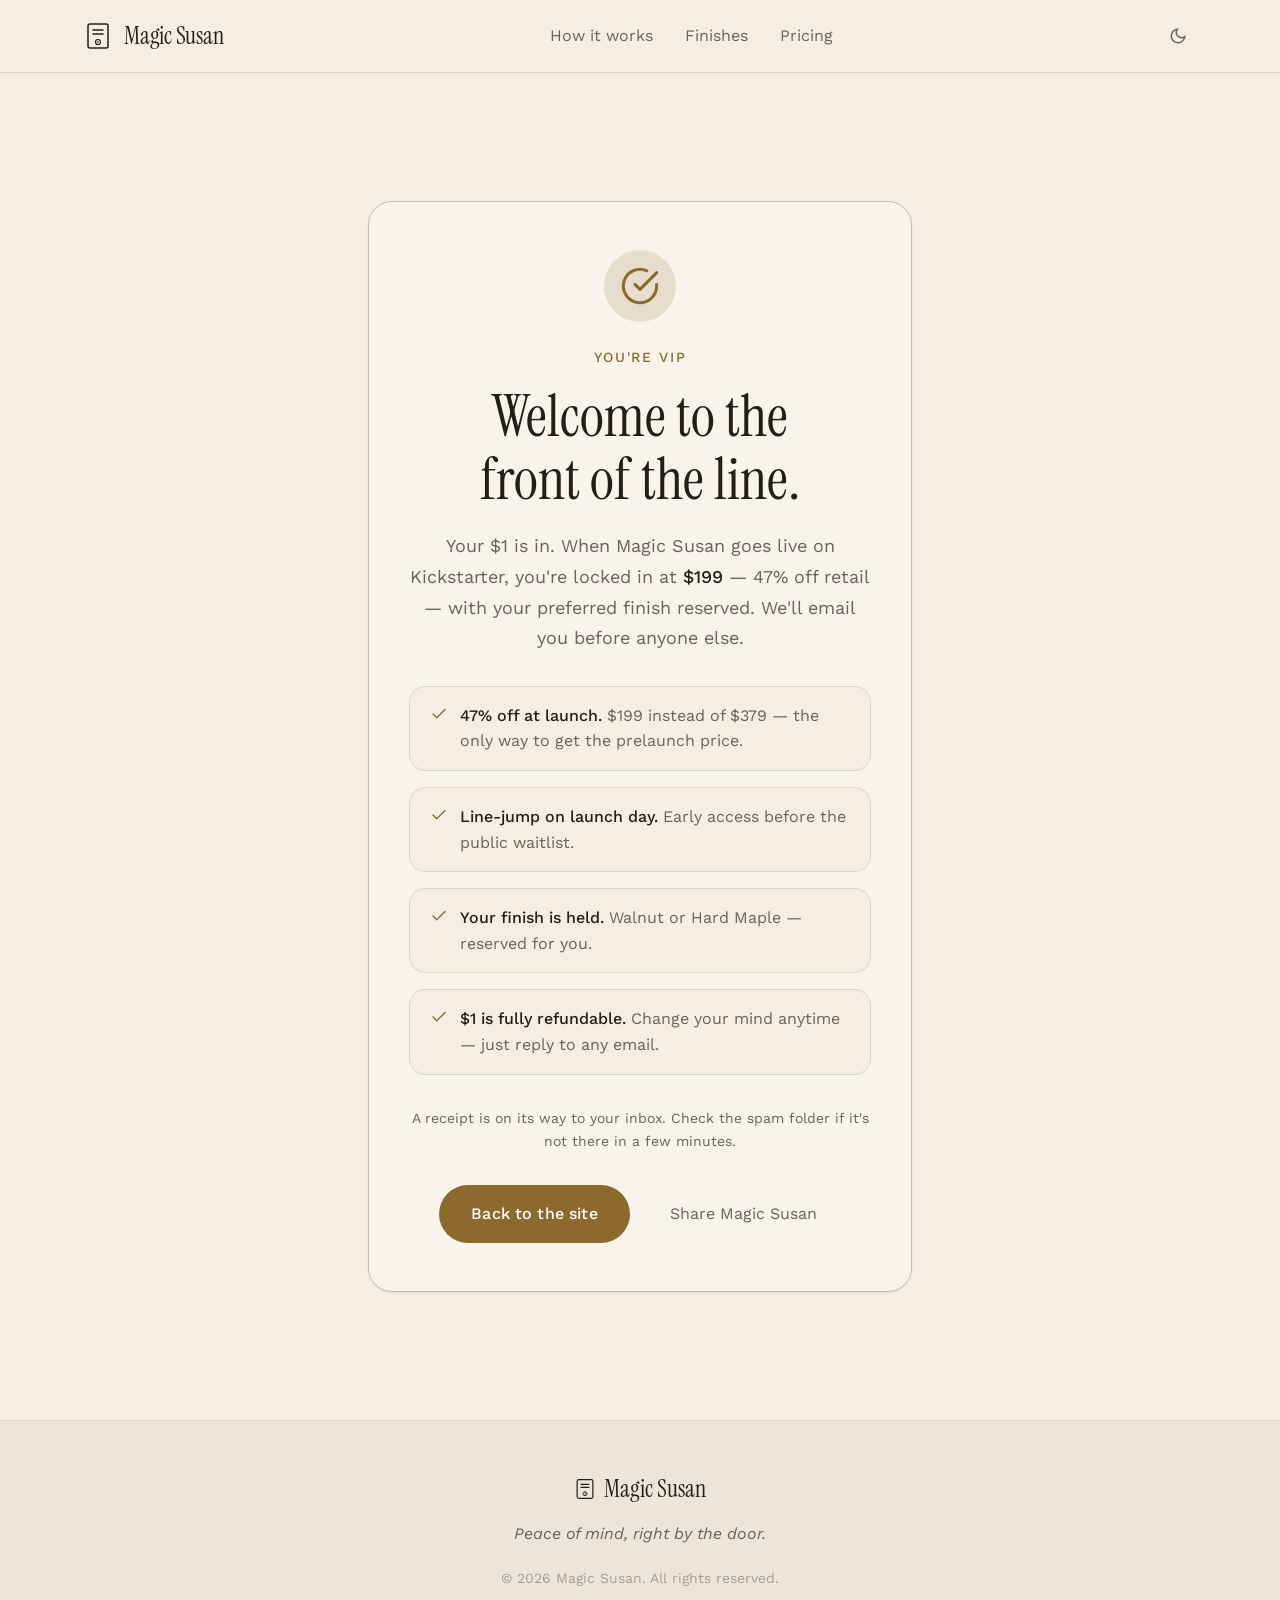
==== thank-you.html @ 28e640a6 "MagicSusan 2.0 - RM" ====
<!DOCTYPE html>
<html lang="en" data-theme="light">
<head>
  <meta charset="UTF-8" />
  <meta name="viewport" content="width=device-width, initial-scale=1.0" />
  <title>Thank you — Magic Susan</title>
  <meta name="description" content="Your Magic Susan reservation is confirmed." />
  <meta name="robots" content="noindex" />

  <link rel="preconnect" href="https://fonts.googleapis.com" />
  <link rel="preconnect" href="https://fonts.gstatic.com" crossorigin />
  <link href="https://fonts.googleapis.com/css2?family=Instrument+Serif:ital@0;1&family=Work+Sans:wght@300..600&display=swap" rel="stylesheet" />

  <link rel="stylesheet" href="style.css" />
</head>
<body>

  <!-- ═══ NAV ═══ -->
  <header class="nav" id="nav">
    <div class="nav-inner">
      <a href="index.html" class="nav-logo" aria-label="Magic Susan home">
        <svg width="28" height="28" viewBox="0 0 28 28" fill="none" aria-hidden="true">
          <rect x="4" y="2" width="20" height="24" rx="2" stroke="currentColor" stroke-width="1.5"/>
          <line x1="9" y1="8" x2="19" y2="8" stroke="currentColor" stroke-width="1.5" stroke-linecap="round"/>
          <line x1="9" y1="12" x2="19" y2="12" stroke="currentColor" stroke-width="1.5" stroke-linecap="round"/>
          <circle cx="14" cy="20" r="2.5" stroke="currentColor" stroke-width="1.2"/>
          <circle cx="14" cy="20" r="0.8" fill="currentColor"/>
        </svg>
        <span class="nav-brand">Magic Susan</span>
      </a>
      <nav class="nav-links" aria-label="Main navigation">
        <a href="index.html#how-it-works">How it works</a>
        <a href="index.html#finishes">Finishes</a>
        <a href="index.html#pricing">Pricing</a>
      </nav>
      <div class="nav-actions">
        <button class="theme-toggle" data-theme-toggle aria-label="Toggle dark mode">
          <svg width="18" height="18" viewBox="0 0 24 24" fill="none" stroke="currentColor" stroke-width="2"><path d="M21 12.79A9 9 0 1 1 11.21 3 7 7 0 0 0 21 12.79z"/></svg>
        </button>
      </div>
    </div>
  </header>

  <!-- ═══ THANK YOU ═══ -->
  <main class="thank-you">
    <div class="container-narrow">

      <!-- VIP state -->
      <section class="thank-card thank-card--vip" id="thanks-vip" hidden>
        <div class="thank-icon thank-icon--vip" aria-hidden="true">
          <svg width="40" height="40" viewBox="0 0 24 24" fill="none" stroke="currentColor" stroke-width="1.8" stroke-linecap="round" stroke-linejoin="round">
            <path d="M22 11.08V12a10 10 0 1 1-5.93-9.14"/>
            <polyline points="22 4 12 14.01 9 11.01"/>
          </svg>
        </div>
        <p class="section-label">You're VIP</p>
        <h1 class="thank-heading">Welcome to the front of the line.</h1>
        <p class="thank-lede">Your $1 is in. When Magic Susan goes live on Kickstarter, you're locked in at <strong>$199</strong> — 47% off retail — with your preferred finish reserved. We'll email you before anyone else.</p>

        <ul class="thank-list" role="list">
          <li>
            <svg width="18" height="18" viewBox="0 0 24 24" fill="none" stroke="currentColor" stroke-width="1.8" stroke-linecap="round" stroke-linejoin="round" aria-hidden="true"><polyline points="20 6 9 17 4 12"/></svg>
            <span><strong>47% off at launch.</strong> $199 instead of $379 — the only way to get the prelaunch price.</span>
          </li>
          <li>
            <svg width="18" height="18" viewBox="0 0 24 24" fill="none" stroke="currentColor" stroke-width="1.8" stroke-linecap="round" stroke-linejoin="round" aria-hidden="true"><polyline points="20 6 9 17 4 12"/></svg>
            <span><strong>Line-jump on launch day.</strong> Early access before the public waitlist.</span>
          </li>
          <li>
            <svg width="18" height="18" viewBox="0 0 24 24" fill="none" stroke="currentColor" stroke-width="1.8" stroke-linecap="round" stroke-linejoin="round" aria-hidden="true"><polyline points="20 6 9 17 4 12"/></svg>
            <span><strong>Your finish is held.</strong> Walnut or Hard Maple — reserved for you.</span>
          </li>
          <li>
            <svg width="18" height="18" viewBox="0 0 24 24" fill="none" stroke="currentColor" stroke-width="1.8" stroke-linecap="round" stroke-linejoin="round" aria-hidden="true"><polyline points="20 6 9 17 4 12"/></svg>
            <span><strong>$1 is fully refundable.</strong> Change your mind anytime — just reply to any email.</span>
          </li>
        </ul>

        <p class="thank-receipt">A receipt is on its way to your inbox. Check the spam folder if it's not there in a few minutes.</p>

        <div class="thank-actions">
          <a href="index.html" class="btn-primary">Back to the site</a>
          <a href="#share" class="btn-ghost" id="share-link">Share Magic Susan</a>
        </div>
      </section>

      <!-- Non-VIP waitlist state -->
      <section class="thank-card" id="thanks-waitlist" hidden>
        <div class="thank-icon" aria-hidden="true">
          <svg width="40" height="40" viewBox="0 0 24 24" fill="none" stroke="currentColor" stroke-width="1.8" stroke-linecap="round" stroke-linejoin="round">
            <path d="M22 11.08V12a10 10 0 1 1-5.93-9.14"/>
            <polyline points="22 4 12 14.01 9 11.01"/>
          </svg>
        </div>
        <p class="section-label">You're on the list</p>
        <h1 class="thank-heading">Calmer mornings, on the way.</h1>
        <p class="thank-lede">We'll email you the moment Magic Susan goes live on Kickstarter. One quiet email — no noise, no spam.</p>

        <div class="thank-upsell">
          <div class="thank-upsell-copy">
            <p class="section-label">One more thing</p>
            <h2>Go VIP for $1 — lock in 47% off.</h2>
            <p>VIP is the only way to get $199 at launch (47% off $379), plus line-jump and your preferred finish reserved. $1 is fully refundable — anytime, no questions asked.</p>
          </div>
          <a href="#" class="btn-primary" id="upgrade-vip" target="_blank" rel="noopener">Upgrade to VIP</a>
        </div>

        <div class="thank-actions thank-actions--secondary">
          <a href="index.html" class="btn-ghost">Back to the site</a>
        </div>
      </section>

    </div>
  </main>

  <!-- ═══ FOOTER ═══ -->
  <footer class="footer">
    <div class="container footer-inner">
      <div class="footer-brand">
        <svg width="22" height="22" viewBox="0 0 28 28" fill="none" aria-hidden="true">
          <rect x="4" y="2" width="20" height="24" rx="2" stroke="currentColor" stroke-width="1.5"/>
          <line x1="9" y1="8" x2="19" y2="8" stroke="currentColor" stroke-width="1.5" stroke-linecap="round"/>
          <line x1="9" y1="12" x2="19" y2="12" stroke="currentColor" stroke-width="1.5" stroke-linecap="round"/>
          <circle cx="14" cy="20" r="2.5" stroke="currentColor" stroke-width="1.2"/>
          <circle cx="14" cy="20" r="0.8" fill="currentColor"/>
        </svg>
        <span>Magic Susan</span>
      </div>
      <p class="footer-tagline">Peace of mind, right by the door.</p>
      <p class="footer-copy">&copy; 2026 Magic Susan. All rights reserved.</p>
    </div>
  </footer>

  <script>
    // ── Theme toggle (lightweight, self-contained) ──
    (function () {
      const toggle = document.querySelector('[data-theme-toggle]');
      const root = document.documentElement;
      let current = window.matchMedia('(prefers-color-scheme: dark)').matches ? 'dark' : 'light';
      root.setAttribute('data-theme', current);
      if (toggle) {
        toggle.addEventListener('click', () => {
          current = current === 'dark' ? 'light' : 'dark';
          root.setAttribute('data-theme', current);
        });
      }
    })();

    // ── Decide VIP vs waitlist ──
    // Stripe redirects back with ?session_id=... by default, or we can pass ?vip=1
    // Our own form passes ?state=waitlist for non-VIP confirmations.
    (function () {
      const params = new URLSearchParams(window.location.search);
      const isWaitlist = params.get('state') === 'waitlist';
      const looksLikeStripe = params.has('session_id') || params.get('vip') === '1';

      const vipEl = document.getElementById('thanks-vip');
      const waitEl = document.getElementById('thanks-waitlist');

      if (isWaitlist) {
        waitEl.hidden = false;
      } else if (looksLikeStripe) {
        vipEl.hidden = false;
      } else {
        // Default to VIP (most traffic here will be post-Stripe)
        vipEl.hidden = false;
      }

      // ── Build Upgrade-to-VIP Stripe link with prefilled email ──
      const STRIPE_VIP_CHECKOUT_URL = 'https://buy.stripe.com/test_cNi9AVfvW5UC4qC7h963K00';
      const upgradeBtn = document.getElementById('upgrade-vip');
      if (upgradeBtn) {
        const email = (params.get('email') || '').trim();
        const firstName = (params.get('first_name') || '').trim();
        const finish = (params.get('finish') || '').trim();
        const sp = new URLSearchParams();
        if (email) sp.set('prefilled_email', email);
        const ref = [firstName, finish].filter(Boolean).join('|') || 'vip-upgrade';
        sp.set('client_reference_id', ref.replace(/[^a-zA-Z0-9|_-]/g, '-').slice(0, 200));
        const sep = STRIPE_VIP_CHECKOUT_URL.includes('?') ? '&' : '?';
        upgradeBtn.href = STRIPE_VIP_CHECKOUT_URL + sep + sp.toString();
      }
    })();

    // ── Share button (uses Web Share API, falls back to copy) ──
    (function () {
      const link = document.getElementById('share-link');
      if (!link) return;
      link.addEventListener('click', async (e) => {
        e.preventDefault();
        const url = 'https://www.perplexity.ai/computer/a/magic-susan-AyTUfIXgRfSB1qSo15xYKA';
        const shareData = {
          title: 'Magic Susan',
          text: 'Peace of mind, right by the door. I just reserved mine.',
          url
        };
        try {
          if (navigator.share) {
            await navigator.share(shareData);
          } else {
            await navigator.clipboard.writeText(url);
            link.textContent = 'Link copied';
            setTimeout(() => (link.textContent = 'Share Magic Susan'), 2000);
          }
        } catch (_) { /* user cancelled */ }
      });
    })();
  </script>
<script data-pplx-inline-edit>
(function () {
  if (window === window.top) return;

  const allowedParentOrigins = ["https://www.perplexity.ai","https://perplexity.ai","https://testing.perplexity.ai","https://staging.perplexity.ai","https://*.preview.i.perplexity.ai","http://localhost:3000","http://127.0.0.1:3000","http://localhost:5173","http://127.0.0.1:5173"];
  const MAX_FONT_BYTES = 500 * 1024;
  const MAX_TOTAL_FONT_BYTES = 2 * 1024 * 1024;
  let scrollForwarding = false;
  let scrollRaf = 0;
  let trustedTopOrigin = null;

  // Allow entries like "https://*.preview.i.perplexity.ai" — the wildcard
  // matches a single DNS label (no dots), so "https://*.foo" cannot stretch
  // across multiple labels.
  function matchesAllowedOrigin(origin) {
    if (!origin) return false;
    for (const entry of allowedParentOrigins) {
      if (!entry.includes("*")) {
        if (entry === origin) return true;
        continue;
      }
      const pattern = new RegExp(
        "^" +
          entry.replace(/[.+?^${}()|[\]\\]/g, "\\$&").replace(/\*/g, "[^.]+") +
          "$",
      );
      if (pattern.test(origin)) return true;
    }
    return false;
  }

  // Trust decision: when the sender is same-origin-visible (event.origin is a
  // real origin like https://www.perplexity.ai) we trust event.origin directly.
  // When event.origin is "null" (opaque broker srcdoc), we fall back to the
  // broker's stamped `parentOrigin` to identify the top window. The fallback
  // is claim-only — we rely on the browser's native `targetOrigin` enforcement
  // on the response path (see postToTrustedTop) to ensure replies can't be
  // delivered to anyone but the actual top window of that claimed origin.
  function getTrustedParentOrigin(event) {
    const forwardedParentOrigin =
      typeof event.data.parentOrigin === "string" ? event.data.parentOrigin : null;
    const parentOrigin = event.origin === "null" ? forwardedParentOrigin : event.origin;
    return matchesAllowedOrigin(parentOrigin) ? parentOrigin : null;
  }

  // All responses go to window.top with targetOrigin = the allowlisted origin.
  // An attacker that iframes us inside their own null-origin broker can claim
  // any parentOrigin they like, but the browser will drop the reply whenever
  // the real top's origin doesn't match — so the screenshot never leaves.
  function postToTrustedTop(message) {
    if (!trustedTopOrigin) return;
    try {
      window.top.postMessage(message, trustedTopOrigin);
    } catch (_error) {}
  }

  function inlineAll(original, clone) {
    if (original.nodeType !== 1 || clone.nodeType !== 1) return;

    try {
      const computedStyle = getComputedStyle(original);
      // cssText on a computed style is the serialized declaration in modern
      // Chromium/Safari — a single read beats enumerating ~400 longhand
      // properties. Firefox returns "" here, so we fall back on empty.
      const serialized = computedStyle.cssText;
      if (serialized) {
        clone.style.cssText = serialized;
      } else {
        const parts = new Array(computedStyle.length);
        for (let index = 0; index < computedStyle.length; index += 1) {
          const property = computedStyle[index];
          parts[index] = `${property}:${computedStyle.getPropertyValue(property)};`;
        }
        clone.style.cssText = parts.join("");
      }
    } catch (_error) {}

    const originalChildren = original.children;
    const clonedChildren = clone.children;
    for (
      let index = 0;
      index < originalChildren.length && index < clonedChildren.length;
      index += 1
    ) {
      inlineAll(originalChildren[index], clonedChildren[index]);
    }
  }

  function extractFontUrl(srcValue) {
    const matches = [
      ...srcValue.matchAll(
        /url\(["']?([^"')]+)["']?\)(?:\s*format\(["']?([^"')]+)["']?\))?/gi,
      ),
    ];
    if (matches.length === 0) return null;
    const woff2 = matches.find((m) => m[2] && m[2].toLowerCase().includes("woff2"));
    if (woff2) return woff2[1];
    const woff = matches.find((m) => m[2] && m[2].toLowerCase().includes("woff"));
    if (woff) return woff[1];
    return matches[0][1];
  }

  // Cache resolved font URL -> data URI across captures. Fonts on a page
  // essentially never change, and a batch run emits multiple captures back to
  // back — without this we'd refetch + re-base64 every time.
  const fontDataUriCache = new Map();
  const SRC_DECLARATION_RE = /src\s*:\s*[^;}]+/i;

  async function fetchAsDataUri(url) {
    if (fontDataUriCache.has(url)) return fontDataUriCache.get(url);
    let dataUri = null;
    try {
      const response = await fetch(url, { mode: "cors", credentials: "omit" });
      if (response.ok) {
        const blob = await response.blob();
        if (blob.size <= MAX_FONT_BYTES) {
          dataUri = await new Promise((resolve) => {
            const reader = new FileReader();
            reader.onloadend = () =>
              resolve(typeof reader.result === "string" ? reader.result : null);
            reader.onerror = () => resolve(null);
            reader.readAsDataURL(blob);
          });
        }
      }
    } catch (_error) {
      dataUri = null;
    }
    fontDataUriCache.set(url, dataUri);
    return dataUri;
  }

  function collectFontFaceRuleTexts() {
    const rules = [];
    for (const sheet of document.styleSheets) {
      let cssRules;
      try {
        cssRules = sheet.cssRules;
      } catch (_error) {
        continue;
      }
      if (!cssRules) continue;
      for (const rule of cssRules) {
        const cssText = rule.cssText || "";
        if (cssText.startsWith("@font-face")) rules.push(cssText);
      }
    }
    return rules;
  }

  async function buildInlinedFontCss() {
    const ruleTexts = collectFontFaceRuleTexts();
    if (ruleTexts.length === 0) return null;

    const resolved = ruleTexts.map((cssText) => {
      if (!SRC_DECLARATION_RE.test(cssText)) return null;
      const srcMatch = cssText.match(/src\s*:\s*([^;}]+)[;}]/i);
      if (!srcMatch) return null;
      const url = extractFontUrl(srcMatch[1]);
      if (!url) return null;
      try {
        return { cssText, url: new URL(url, document.baseURI).href };
      } catch (_error) {
        return null;
      }
    });

    const dataUris = await Promise.all(
      resolved.map((entry) => (entry ? fetchAsDataUri(entry.url) : Promise.resolve(null))),
    );

    const inlined = [];
    let totalBytes = 0;
    for (let index = 0; index < resolved.length; index += 1) {
      const entry = resolved[index];
      const dataUri = dataUris[index];
      if (!entry || !dataUri) continue;
      const approxBytes = dataUri.length * 0.75;
      if (totalBytes + approxBytes > MAX_TOTAL_FONT_BYTES) break;
      totalBytes += approxBytes;
      inlined.push(entry.cssText.replace(SRC_DECLARATION_RE, `src: url("${dataUri}")`));
    }
    return inlined.length > 0 ? inlined.join("\n") : null;
  }

  function stripExternal(clone) {
    const images = clone.querySelectorAll("img");
    for (let index = 0; index < images.length; index += 1) {
      const src = images[index].getAttribute("src");
      if (src && !src.startsWith("data:")) images[index].removeAttribute("src");
    }

    const elements = clone.querySelectorAll("*");
    for (let index = 0; index < elements.length; index += 1) {
      const style = elements[index].style.cssText;
      if (style && style.includes("url(")) {
        elements[index].style.cssText = style.replace(
          /url\(["']?(?!data:)[^)"']*["']?\)/gi,
          "none",
        );
      }
    }
  }

  function emitScroll() {
    scrollRaf = 0;
    if (!scrollForwarding) return;
    postToTrustedTop({
      type: "INLINE_EDIT_SCROLL",
      scrollX: window.scrollX,
      scrollY: window.scrollY,
    });
  }

  window.addEventListener(
    "scroll",
    function () {
      if (!scrollForwarding || scrollRaf) return;
      scrollRaf = requestAnimationFrame(emitScroll);
    },
    { passive: true, capture: true },
  );

  async function handleCaptureRequest(event) {
    const requestId = event.data.requestId;
    const scrollX = window.scrollX;
    const scrollY = window.scrollY;
    const width = window.innerWidth;
    const height = window.innerHeight;

    function postResult(dataUrl) {
      postToTrustedTop({
        type: "INLINE_EDIT_SCREENSHOT_RESULT",
        requestId,
        dataUrl,
        scrollX,
        scrollY,
      });
    }

    try {
      // Wait for any pending web fonts to resolve so both inline metrics and
      // the @font-face inlining below see the same loaded faces.
      if (document.fonts && document.fonts.ready) {
        try {
          await document.fonts.ready;
        } catch (_error) {}
      }

      const clone = document.documentElement.cloneNode(true);
      inlineAll(document.documentElement, clone);

      const removedNodes = clone.querySelectorAll("script,link[rel=\"stylesheet\"],style");
      for (let index = 0; index < removedNodes.length; index += 1) {
        removedNodes[index].remove();
      }

      stripExternal(clone);

      // Re-embed web fonts as data-URI @font-face rules so the SVG rasterizer
      // can resolve them — external font URLs aren't fetched during
      // foreignObject rendering, which would otherwise force a fallback face
      // and change text metrics.
      const inlinedFontCss = await buildInlinedFontCss();
      if (inlinedFontCss) {
        const styleEl = document.createElement("style");
        styleEl.textContent = inlinedFontCss;
        const head = clone.querySelector("head");
        if (head) head.appendChild(styleEl);
        else clone.insertBefore(styleEl, clone.firstChild);
      }

      const html = new XMLSerializer().serializeToString(clone);
      const svg =
        `<svg xmlns="http://www.w3.org/2000/svg" width="${width}" height="${height}">` +
        '<foreignObject width="100%" height="100%">' +
        `<div xmlns="http://www.w3.org/1999/xhtml" style="width:${width}px;height:${height}px;overflow:hidden">` +
        `<div style="transform:translate(-${scrollX}px,-${scrollY}px);transform-origin:top left">` +
        html +
        "</div></div></foreignObject></svg>";
      const svgUrl = `data:image/svg+xml;charset=utf-8,${encodeURIComponent(svg)}`;
      const image = new Image();
      image.onload = function () {
        const canvas = document.createElement("canvas");
        canvas.width = width;
        canvas.height = height;
        canvas.getContext("2d").drawImage(image, 0, 0);
        postResult(canvas.toDataURL("image/png"));
      };
      image.onerror = function () {
        postResult(null);
      };
      image.src = svgUrl;
    } catch (_error) {
      postResult(null);
    }
  }

  window.addEventListener("message", function (event) {
    if (!event.data) return;
    // Only accept messages from the direct parent frame. Blocks sibling /
    // unrelated-window postMessage senders that could otherwise reach us.
    if (event.source !== window.parent) return;

    const trustedParentOrigin = getTrustedParentOrigin(event);
    if (!trustedParentOrigin) return;
    trustedTopOrigin = trustedParentOrigin;

    if (event.data.type === "INLINE_EDIT_SCROLL_START") {
      scrollForwarding = true;
      emitScroll();
      return;
    }

    if (event.data.type === "INLINE_EDIT_SCROLL_STOP") {
      scrollForwarding = false;
      if (scrollRaf) cancelAnimationFrame(scrollRaf);
      scrollRaf = 0;
      return;
    }

    if (event.data.type !== "INLINE_EDIT_CAPTURE_REQUEST") return;

    handleCaptureRequest(event);
  });
})();

</script></body>
</html>
---- style.css ----
/* ═══════════════════════════════════════════
   ODIN — Japandi Landing Page
   Palette: warm cream / dark walnut / brass gold
   Fonts: Instrument Serif (display) + Work Sans (body)
   ═══════════════════════════════════════════ */

/* ── Design Tokens ── */
:root,
[data-theme='light'] {
  /* Surfaces — warm cream/parchment */
  --color-bg:              #F4EEE3;
  --color-surface:         #F8F3EB;
  --color-surface-2:       #FBF8F3;
  --color-surface-offset:  #EDE5D8;
  --color-surface-dynamic: #E5DBCB;
  --color-divider:         #DDD4C2;
  --color-border:          #C9BEA9;

  /* Text — warm near-black */
  --color-text:            #241E14;
  --color-text-muted:      #6B6255;
  --color-text-faint:      #A89E8E;
  --color-text-inverse:    #F8F3EB;

  /* Accent — brushed brass/gold */
  --color-primary:         #8C6A2E;
  --color-primary-hover:   #704F1C;
  --color-primary-active:  #543A0E;
  --color-primary-highlight: #EDE0C8;

  /* LED green accent */
  --color-success:         #3D7A4A;
  --color-success-highlight: #D4E6D8;

  /* Border radius */
  --radius-sm:   0.375rem;
  --radius-md:   0.625rem;
  --radius-lg:   1rem;
  --radius-xl:   1.5rem;
  --radius-full: 9999px;

  /* Shadows */
  --shadow-sm:  0 1px 3px oklch(0.2 0.04 70 / 0.06);
  --shadow-md:  0 4px 16px oklch(0.2 0.04 70 / 0.10);
  --shadow-lg:  0 16px 40px oklch(0.2 0.04 70 / 0.14);
  --shadow-xl:  0 32px 64px oklch(0.2 0.04 70 / 0.18);

  /* Spacing (4px base) */
  --space-1:  0.25rem;
  --space-2:  0.5rem;
  --space-3:  0.75rem;
  --space-4:  1rem;
  --space-5:  1.25rem;
  --space-6:  1.5rem;
  --space-8:  2rem;
  --space-10: 2.5rem;
  --space-12: 3rem;
  --space-16: 4rem;
  --space-20: 5rem;
  --space-24: 6rem;
  --space-32: 8rem;

  /* Type scale */
  --text-xs:   clamp(0.75rem, 0.7rem + 0.25vw, 0.875rem);
  --text-sm:   clamp(0.875rem, 0.8rem + 0.35vw, 1rem);
  --text-base: clamp(1rem, 0.95rem + 0.25vw, 1.125rem);
  --text-lg:   clamp(1.125rem, 1rem + 0.75vw, 1.5rem);
  --text-xl:   clamp(1.5rem, 1.2rem + 1.25vw, 2.25rem);
  --text-2xl:  clamp(2rem, 1.2rem + 2.5vw, 3.5rem);
  --text-3xl:  clamp(2.5rem, 1rem + 4vw, 5rem);
  --text-hero: clamp(3rem, 0.5rem + 7vw, 8rem);

  /* Fonts */
  --font-display: 'Instrument Serif', Georgia, serif;
  --font-body:    'Work Sans', 'Helvetica Neue', sans-serif;

  /* Content widths */
  --content-narrow:  640px;
  --content-default: 1000px;
  --content-wide:    1240px;

  /* Transitions */
  --transition: 180ms cubic-bezier(0.16, 1, 0.3, 1);
}

[data-theme='dark'] {
  --color-bg:              #1A1610;
  --color-surface:         #211D16;
  --color-surface-2:       #26221A;
  --color-surface-offset:  #1E1A13;
  --color-surface-dynamic: #2E2920;
  --color-divider:         #2A2520;
  --color-border:          #3D3628;
  --color-text:            #D6CCBC;
  --color-text-muted:      #7A7060;
  --color-text-faint:      #554D40;
  --color-text-inverse:    #1A1610;
  --color-primary:         #C49A45;
  --color-primary-hover:   #DEB55C;
  --color-primary-active:  #EAC97A;
  --color-primary-highlight: #352E1C;
  --color-success:         #5DA86E;
  --color-success-highlight: #1E2E22;
  --shadow-sm:  0 1px 3px oklch(0 0 0 / 0.25);
  --shadow-md:  0 4px 16px oklch(0 0 0 / 0.35);
  --shadow-lg:  0 16px 40px oklch(0 0 0 / 0.45);
  --shadow-xl:  0 32px 64px oklch(0 0 0 / 0.55);
}

@media (prefers-color-scheme: dark) {
  :root:not([data-theme]) {
    --color-bg:              #1A1610;
    --color-surface:         #211D16;
    --color-surface-2:       #26221A;
    --color-surface-offset:  #1E1A13;
    --color-surface-dynamic: #2E2920;
    --color-divider:         #2A2520;
    --color-border:          #3D3628;
    --color-text:            #D6CCBC;
    --color-text-muted:      #7A7060;
    --color-text-faint:      #554D40;
    --color-text-inverse:    #1A1610;
    --color-primary:         #C49A45;
    --color-primary-hover:   #DEB55C;
    --color-primary-active:  #EAC97A;
    --color-primary-highlight: #352E1C;
    --color-success:         #5DA86E;
    --color-success-highlight: #1E2E22;
  }
}

/* ── Base Reset ── */
*, *::before, *::after {
  box-sizing: border-box;
  margin: 0;
  padding: 0;
}

html {
  -webkit-font-smoothing: antialiased;
  -moz-osx-font-smoothing: grayscale;
  text-rendering: optimizeLegibility;
  scroll-behavior: smooth;
  scroll-padding-top: var(--space-20);
}

body {
  font-family: var(--font-body);
  font-size: var(--text-base);
  color: var(--color-text);
  background-color: var(--color-bg);
  line-height: 1.65;
  min-height: 100dvh;
  overflow-x: hidden;
}

img, picture, video {
  display: block;
  max-width: 100%;
  height: auto;
}

ul[role='list'], ol[role='list'] {
  list-style: none;
}

input, button, textarea, select {
  font: inherit;
  color: inherit;
}

h1, h2, h3, h4 {
  text-wrap: balance;
  line-height: 1.15;
}

p, li {
  text-wrap: pretty;
  max-width: 72ch;
}

button { cursor: pointer; background: none; border: none; }

::selection {
  background: color-mix(in oklab, var(--color-primary) 25%, transparent);
}

:focus-visible {
  outline: 2px solid var(--color-primary);
  outline-offset: 3px;
  border-radius: var(--radius-sm);
}

@media (prefers-reduced-motion: reduce) {
  *, *::before, *::after {
    animation-duration: 0.01ms !important;
    transition-duration: 0.01ms !important;
    scroll-behavior: auto !important;
  }
}

/* ── Layout Helpers ── */
.container {
  width: 100%;
  max-width: var(--content-wide);
  margin: 0 auto;
  padding: 0 clamp(var(--space-6), 5vw, var(--space-16));
}

.container-narrow {
  width: 100%;
  max-width: var(--content-narrow);
  margin: 0 auto;
  padding: 0 clamp(var(--space-6), 5vw, var(--space-12));
}

/* ── Buttons ── */
.btn-primary {
  display: inline-flex;
  align-items: center;
  justify-content: center;
  gap: var(--space-2);
  padding: var(--space-4) var(--space-8);
  background: var(--color-primary);
  color: #fff;
  font-family: var(--font-body);
  font-size: var(--text-sm);
  font-weight: 500;
  letter-spacing: 0.01em;
  border-radius: var(--radius-full);
  text-decoration: none;
  transition: background var(--transition), transform var(--transition), box-shadow var(--transition);
  white-space: nowrap;
}

.btn-primary:hover {
  background: var(--color-primary-hover);
  transform: translateY(-1px);
  box-shadow: var(--shadow-md);
}

.btn-primary:active {
  transform: translateY(0);
  background: var(--color-primary-active);
}

.btn-full { width: 100%; }

.btn-ghost {
  display: inline-flex;
  align-items: center;
  gap: var(--space-2);
  padding: var(--space-4) var(--space-6);
  color: var(--color-text-muted);
  font-size: var(--text-sm);
  font-weight: 400;
  text-decoration: none;
  border-radius: var(--radius-full);
  transition: color var(--transition);
}

.btn-ghost:hover { color: var(--color-text); }

.btn-outline {
  display: inline-flex;
  align-items: center;
  justify-content: center;
  padding: var(--space-3) var(--space-6);
  border: 1.5px solid var(--color-border);
  color: var(--color-text);
  font-size: var(--text-sm);
  font-weight: 500;
  border-radius: var(--radius-full);
  text-decoration: none;
  width: 100%;
  transition: border-color var(--transition), background var(--transition);
}

.btn-outline:hover {
  border-color: var(--color-primary);
  background: var(--color-primary-highlight);
}

.btn-reserve {
  padding: var(--space-3) var(--space-6);
  background: var(--color-primary);
  color: #fff;
  font-size: var(--text-sm);
  font-weight: 500;
  border-radius: var(--radius-full);
  transition: background var(--transition), transform var(--transition);
}

.btn-reserve:hover {
  background: var(--color-primary-hover);
  transform: translateY(-1px);
}

/* ── Section Labels ── */
.section-label {
  font-size: var(--text-xs);
  font-weight: 500;
  letter-spacing: 0.12em;
  text-transform: uppercase;
  color: var(--color-primary);
  margin-bottom: var(--space-4);
}

.section-heading {
  font-family: var(--font-display);
  font-size: var(--text-xl);
  font-weight: 400;
  color: var(--color-text);
  margin-bottom: clamp(var(--space-10), 4vw, var(--space-16));
}

.section-heading em {
  font-style: italic;
  color: var(--color-primary);
}

/* ════════════════════════════════════════
   NAVIGATION
   ════════════════════════════════════════ */
.nav {
  position: sticky;
  top: 0;
  z-index: 50;
  background: color-mix(in oklab, var(--color-bg) 88%, transparent);
  backdrop-filter: blur(16px);
  -webkit-backdrop-filter: blur(16px);
  border-bottom: 1px solid var(--color-divider);
  transition: box-shadow var(--transition);
}

.nav-inner {
  display: flex;
  align-items: center;
  justify-content: space-between;
  max-width: var(--content-wide);
  margin: 0 auto;
  padding: var(--space-4) clamp(var(--space-6), 5vw, var(--space-16));
  gap: var(--space-8);
}

.nav-logo {
  display: flex;
  align-items: center;
  gap: var(--space-3);
  text-decoration: none;
  color: var(--color-text);
  flex-shrink: 0;
}

.nav-brand {
  font-family: var(--font-display);
  font-size: var(--text-lg);
  font-weight: 400;
  letter-spacing: -0.01em;
}

.nav-links {
  display: flex;
  align-items: center;
  gap: var(--space-8);
}

.nav-links a {
  color: var(--color-text-muted);
  text-decoration: none;
  font-size: var(--text-sm);
  font-weight: 400;
  transition: color var(--transition);
}

.nav-links a:hover { color: var(--color-text); }

.nav-actions {
  display: flex;
  align-items: center;
  gap: var(--space-4);
  flex-shrink: 0;
}

.theme-toggle {
  display: flex;
  align-items: center;
  justify-content: center;
  width: 36px;
  height: 36px;
  color: var(--color-text-muted);
  border-radius: var(--radius-md);
  transition: color var(--transition), background var(--transition);
}

.theme-toggle:hover {
  color: var(--color-text);
  background: var(--color-surface-offset);
}

@media (max-width: 680px) {
  .nav-links { display: none; }
  .nav-cta { display: none; }
}

/* ════════════════════════════════════════
   HERO
   ════════════════════════════════════════ */
.hero {
  display: grid;
  grid-template-columns: 1fr 1fr;
  align-items: center;
  gap: clamp(var(--space-8), 4vw, var(--space-16));
  max-width: var(--content-wide);
  margin: 0 auto;
  padding: clamp(var(--space-16), 8vw, var(--space-32)) clamp(var(--space-6), 5vw, var(--space-16));
  min-height: 90vh;
}

.hero-eyebrow {
  font-size: var(--text-xs);
  font-weight: 500;
  letter-spacing: 0.12em;
  text-transform: uppercase;
  color: var(--color-primary);
  margin-bottom: var(--space-5);
}

.hero-heading {
  font-family: var(--font-display);
  font-size: var(--text-3xl);
  font-weight: 400;
  line-height: 1.08;
  color: var(--color-text);
  margin-bottom: var(--space-6);
}

.hero-heading em {
  font-style: italic;
  color: var(--color-primary);
}

.hero-sub {
  font-size: var(--text-base);
  color: var(--color-text-muted);
  line-height: 1.7;
  max-width: 46ch;
  margin-bottom: var(--space-8);
}

.hero-ctas {
  display: flex;
  align-items: center;
  gap: var(--space-3);
  flex-wrap: wrap;
  margin-bottom: var(--space-4);
}

.hero-deposit-note {
  font-size: var(--text-xs);
  color: var(--color-text-faint);
  max-width: none;
}

/* Hero visual */
.hero-visual {
  position: relative;
  display: flex;
  justify-content: center;
  align-items: center;
}

.hero-image-wrap {
  position: relative;
  width: 100%;
  max-width: 620px;
  border-radius: var(--radius-xl);
  /* allow pills to float outside image */
  overflow: visible;
}
.hero-image-wrap .hero-img {
  border-radius: var(--radius-xl);
  box-shadow: var(--shadow-xl);
}

.hero-img {
  width: 100%;
  height: auto;
  display: block;
  border-radius: var(--radius-xl);
}

/* Animated text rotator under headline */
.hero-rotator {
  font-family: var(--font-sans);
  font-size: 1.05rem;
  line-height: 1.5;
  color: var(--color-text-muted, #6b6157);
  margin: 0.25rem 0 1.25rem;
  letter-spacing: 0.005em;
}
.hero-rotator-prefix,
.hero-rotator-suffix {
  display: inline;
}
.hero-rotator-cycle {
  position: relative;
  display: inline-block;
  min-width: 7.5em;
  height: 1.4em;
  vertical-align: bottom;
  text-align: left;
}
.hero-rotator-word {
  position: absolute;
  left: 0;
  top: 0;
  opacity: 0;
  transform: translateY(8px);
  transition: opacity 0.55s ease, transform 0.55s ease;
  font-family: 'Instrument Serif', serif;
  font-style: italic;
  font-weight: 400;
  font-size: 1.25em;
  color: var(--color-primary, #6b4a2b);
  white-space: nowrap;
  pointer-events: none;
}
.hero-rotator-word.is-active {
  opacity: 1;
  transform: translateY(0);
  pointer-events: auto;
}
@media (prefers-reduced-motion: reduce) {
  .hero-rotator-word { transition: none; }
}

@media (max-width: 840px) {
  .hero {
    grid-template-columns: 1fr;
    min-height: auto;
    padding-top: var(--space-16);
    text-align: center;
  }
  .hero-sub { max-width: 100%; margin-left: auto; margin-right: auto; }
  .hero-ctas { justify-content: center; }
  .hero-visual { order: -1; max-width: 480px; margin: 0 auto; }
  .hero-image-wrap { max-width: 100%; }
  .hero-rotator { font-size: 0.98rem; }
  .hero-rotator-cycle { min-width: 6.5em; }
}

@media (max-width: 480px) {
  .hero-rotator { font-size: 0.92rem; }
}

/* ════════════════════════════════════════
   TENSION
   ════════════════════════════════════════ */
.tension {
  padding: clamp(var(--space-16), 8vw, var(--space-24)) 0;
  background: var(--color-surface-offset);
  border-top: 1px solid var(--color-divider);
  border-bottom: 1px solid var(--color-divider);
  text-align: center;
}

.tension-quote {
  font-family: var(--font-display);
  font-size: var(--text-xl);
  font-style: italic;
  color: var(--color-text);
  line-height: 1.3;
  margin-bottom: var(--space-6);
  max-width: 52ch;
  margin-left: auto;
  margin-right: auto;
}

.tension-body {
  font-size: var(--text-base);
  color: var(--color-text-muted);
  line-height: 1.7;
  max-width: 52ch;
  margin: 0 auto;
}

/* ════════════════════════════════════════
   HOW IT WORKS
   ════════════════════════════════════════ */
.how-it-works {
  padding: clamp(var(--space-16), 8vw, var(--space-32)) 0;
}

.steps {
  display: flex;
  flex-direction: column;
  gap: 0;
}

.step {
  display: grid;
  grid-template-columns: 80px 1fr;
  gap: var(--space-6);
  padding: var(--space-8) 0;
  align-items: start;
}

.step-divider {
  height: 1px;
  background: var(--color-divider);
  margin-left: 80px;
}

.step-number {
  font-family: var(--font-display);
  font-size: var(--text-xl);
  font-weight: 400;
  color: var(--color-primary);
  opacity: 0.6;
  line-height: 1;
  padding-top: var(--space-1);
  flex-shrink: 0;
}

.step-body h3 {
  font-size: var(--text-lg);
  font-weight: 500;
  color: var(--color-text);
  margin-bottom: var(--space-3);
}

.step-body p {
  font-size: var(--text-base);
  color: var(--color-text-muted);
  line-height: 1.7;
}

.step-body em { font-style: italic; color: var(--color-text); }

@media (max-width: 600px) {
  .step { grid-template-columns: 56px 1fr; gap: var(--space-4); }
  .step-divider { margin-left: 56px; }
}

/* ════════════════════════════════════════
   FEATURES
   ════════════════════════════════════════ */
.features {
  padding: clamp(var(--space-16), 8vw, var(--space-32)) 0;
  background: var(--color-surface);
  border-top: 1px solid var(--color-divider);
  border-bottom: 1px solid var(--color-divider);
}

.features-grid {
  display: grid;
  grid-template-columns: repeat(3, 1fr);
  gap: var(--space-6);
}

.feature-card {
  padding: var(--space-8);
  background: var(--color-bg);
  border: 1px solid var(--color-border);
  border-radius: var(--radius-xl);
  transition: box-shadow var(--transition), transform var(--transition);
}

.feature-card:hover {
  box-shadow: var(--shadow-md);
  transform: translateY(-2px);
}

.feature-card--accent {
  background: var(--color-primary-highlight);
  border-color: color-mix(in oklab, var(--color-primary) 30%, transparent);
}

.feature-icon {
  width: 44px;
  height: 44px;
  display: flex;
  align-items: center;
  justify-content: center;
  background: var(--color-surface-offset);
  border-radius: var(--radius-md);
  color: var(--color-primary);
  margin-bottom: var(--space-5);
}

.feature-card--accent .feature-icon {
  background: color-mix(in oklab, var(--color-primary) 12%, transparent);
}

.feature-card h3 {
  font-size: var(--text-base);
  font-weight: 500;
  color: var(--color-text);
  margin-bottom: var(--space-3);
}

.feature-card p {
  font-size: var(--text-sm);
  color: var(--color-text-muted);
  line-height: 1.65;
}

@media (max-width: 900px) {
  .features-grid { grid-template-columns: repeat(2, 1fr); }
}

@media (max-width: 580px) {
  .features-grid { grid-template-columns: 1fr; }
}

/* ════════════════════════════════════════
   FINISHES
   ════════════════════════════════════════ */
.finishes {
  padding: clamp(var(--space-16), 8vw, var(--space-32)) 0;
}

.finishes-note {
  font-size: var(--text-base);
  color: var(--color-text-muted);
  line-height: 1.6;
  max-width: 56ch;
  margin: calc(-1 * var(--space-8)) 0 var(--space-10);
}

.finishes-grid--two {
  grid-template-columns: 1fr 1fr !important;
}

.finishes-grid {
  display: grid;
  grid-template-columns: 2fr 1fr 1fr;
  gap: var(--space-5);
  align-items: start;
}

.finish-card {
  border-radius: var(--radius-xl);
  overflow: hidden;
  background: var(--color-surface);
  border: 1px solid var(--color-border);
  transition: box-shadow var(--transition);
}

.finish-card:hover { box-shadow: var(--shadow-lg); }

.finish-image-wrap {
  width: 100%;
  aspect-ratio: 4/5;
  overflow: hidden;
  background: var(--color-surface-offset);
}

.finish-card--hero .finish-image-wrap {
  aspect-ratio: 3/4;
}

.finishes-grid--two .finish-card--hero .finish-image-wrap {
  aspect-ratio: 4/5;
}

.finish-img {
  width: 100%;
  height: 100%;
  object-fit: cover;
  transition: transform 0.4s cubic-bezier(0.16, 1, 0.3, 1);
}

.finish-card:hover .finish-img { transform: scale(1.03); }

.finish-info {
  padding: var(--space-6);
}

.finish-badge {
  display: inline-block;
  font-size: var(--text-xs);
  font-weight: 500;
  letter-spacing: 0.08em;
  text-transform: uppercase;
  color: var(--color-primary);
  background: var(--color-primary-highlight);
  padding: var(--space-1) var(--space-3);
  border-radius: var(--radius-full);
  margin-bottom: var(--space-3);
}

.finish-name {
  font-family: var(--font-display);
  font-size: var(--text-lg);
  font-weight: 400;
  color: var(--color-text);
  margin-bottom: var(--space-2);
}

.finish-desc {
  font-size: var(--text-sm);
  color: var(--color-text-muted);
  line-height: 1.6;
  margin-bottom: var(--space-4);
}

.finish-price {
  font-size: var(--text-base);
  font-weight: 500;
  color: var(--color-primary);
  max-width: none;
}

@media (max-width: 900px) {
  .finishes-grid,
  .finishes-grid--two {
    grid-template-columns: 1fr !important;
  }
  .finish-card--hero .finish-image-wrap,
  .finish-image-wrap {
    aspect-ratio: 16/9;
  }
}

/* ════════════════════════════════════════
   PRICING
   ════════════════════════════════════════ */
.pricing {
  padding: clamp(var(--space-16), 8vw, var(--space-32)) 0;
  background: var(--color-surface);
  border-top: 1px solid var(--color-divider);
  border-bottom: 1px solid var(--color-divider);
}

.pricing-grid {
  display: grid;
  grid-template-columns: repeat(3, 1fr);
  gap: var(--space-5);
  align-items: stretch;
}

.pricing-grid--compare {
  grid-template-columns: repeat(2, 1fr);
  max-width: 820px;
  margin-left: auto;
  margin-right: auto;
  margin-bottom: var(--space-8);
}

.pricing-card {
  padding: var(--space-8);
  background: var(--color-bg);
  border: 1px solid var(--color-border);
  border-radius: var(--radius-xl);
  display: flex;
  flex-direction: column;
  gap: var(--space-5);
  position: relative;
}

.pricing-card--featured {
  border-color: var(--color-primary);
  box-shadow: 0 0 0 1px var(--color-primary);
}

.pricing-card--premium {
  background: color-mix(in oklab, var(--color-primary) 5%, var(--color-bg));
}

.pricing-badge {
  position: absolute;
  top: -12px;
  left: 50%;
  transform: translateX(-50%);
  background: var(--color-primary);
  color: #fff;
  font-size: var(--text-xs);
  font-weight: 500;
  letter-spacing: 0.06em;
  text-transform: uppercase;
  padding: var(--space-1) var(--space-4);
  border-radius: var(--radius-full);
  white-space: nowrap;
}

.pricing-badge--premium {
  background: color-mix(in oklab, var(--color-primary) 70%, #2C1A00);
}

.pricing-card h3 {
  font-family: var(--font-display);
  font-size: var(--text-lg);
  font-weight: 400;
  color: var(--color-text);
}

.price {
  font-family: var(--font-display);
  font-size: var(--text-xl);
  font-weight: 400;
  color: var(--color-primary);
  max-width: none;
}

.pricing-features {
  display: flex;
  flex-direction: column;
  gap: var(--space-3);
  flex: 1;
}

.pricing-features li {
  font-size: var(--text-sm);
  color: var(--color-text-muted);
  padding-left: var(--space-5);
  position: relative;
  max-width: none;
}

.pricing-features li::before {
  content: '';
  position: absolute;
  left: 0;
  top: 0.45em;
  width: 6px;
  height: 6px;
  background: var(--color-primary);
  border-radius: 50%;
  opacity: 0.6;
}

.subscription-note {
  text-align: center;
  padding: var(--space-5) var(--space-8);
  background: var(--color-surface-offset);
  border-radius: var(--radius-lg);
  border: 1px solid var(--color-border);
}

.subscription-note p {
  font-size: var(--text-sm);
  color: var(--color-text-muted);
  margin: 0 auto;
}

.subscription-note strong { color: var(--color-text); font-weight: 500; }

@media (max-width: 840px) {
  .pricing-grid { grid-template-columns: 1fr; max-width: 420px; margin-left: auto; margin-right: auto; }
  .pricing-grid--compare { grid-template-columns: 1fr; max-width: 420px; }
}

/* ════════════════════════════════════════
   WAITLIST
   ════════════════════════════════════════ */
.waitlist {
  padding: clamp(var(--space-20), 10vw, var(--space-32)) 0;
  text-align: center;
}

.waitlist-heading {
  font-family: var(--font-display);
  font-size: var(--text-2xl);
  font-weight: 400;
  color: var(--color-text);
  margin-bottom: var(--space-4);
}

.waitlist-sub {
  font-size: var(--text-base);
  color: var(--color-text-muted);
  line-height: 1.7;
  max-width: 52ch;
  margin: 0 auto var(--space-10);
}

.waitlist-form {
  display: flex;
  flex-direction: column;
  gap: var(--space-5);
  text-align: left;
  background: var(--color-surface);
  border: 1px solid var(--color-border);
  border-radius: var(--radius-xl);
  padding: clamp(var(--space-8), 4vw, var(--space-12));
}

.form-row {
  display: grid;
  grid-template-columns: 1fr 1fr;
  gap: var(--space-4);
}

.form-group {
  display: flex;
  flex-direction: column;
  gap: var(--space-2);
}

.form-group label {
  font-size: var(--text-xs);
  font-weight: 500;
  letter-spacing: 0.04em;
  color: var(--color-text-muted);
  text-transform: uppercase;
}

.form-group input,
.form-group select {
  width: 100%;
  min-width: 0;
  padding: var(--space-4) var(--space-5);
  background: var(--color-bg);
  border: 1.5px solid var(--color-border);
  border-radius: var(--radius-md);
  font-size: var(--text-base);
  font-family: inherit;
  color: var(--color-text);
  transition: border-color var(--transition), box-shadow var(--transition);
  appearance: none;
  -webkit-appearance: none;
}

.form-group input:focus,
.form-group select:focus {
  outline: none;
  border-color: var(--color-primary);
  box-shadow: 0 0 0 3px color-mix(in oklab, var(--color-primary) 15%, transparent);
}

.form-group input::placeholder { color: var(--color-text-faint); }

.field-hint {
  font-size: var(--text-xs);
  color: var(--color-text-faint);
  line-height: 1.5;
  margin-top: calc(-1 * var(--space-1));
}

.form-disclaimer {
  font-size: var(--text-xs);
  color: var(--color-text-faint);
  text-align: center;
  max-width: none;
}

.waitlist-success {
  padding: var(--space-12) var(--space-8);
  background: var(--color-success-highlight);
  border: 1px solid color-mix(in oklab, var(--color-success) 25%, transparent);
  border-radius: var(--radius-xl);
  text-align: center;
}

.success-icon {
  display: flex;
  justify-content: center;
  margin-bottom: var(--space-4);
  color: var(--color-success);
}

.waitlist-success h3 {
  font-family: var(--font-display);
  font-size: var(--text-lg);
  font-weight: 400;
  color: var(--color-text);
  margin-bottom: var(--space-3);
}

.waitlist-success p {
  font-size: var(--text-sm);
  color: var(--color-text-muted);
  max-width: 44ch;
  margin: 0 auto;
}

@media (max-width: 720px) {
  .form-row { grid-template-columns: 1fr; }
}

/* VIP upgrade option */
.vip-upgrade {
  margin-top: var(--space-2);
}

.vip-option {
  display: flex;
  align-items: flex-start;
  gap: var(--space-4);
  padding: var(--space-5) var(--space-6);
  background: color-mix(in oklab, var(--color-primary) 6%, var(--color-bg));
  border: 1.5px solid color-mix(in oklab, var(--color-primary) 25%, var(--color-border));
  border-radius: var(--radius-md);
  cursor: pointer;
  transition: border-color var(--transition), background var(--transition);
}

.vip-option:hover {
  border-color: var(--color-primary);
  background: color-mix(in oklab, var(--color-primary) 10%, var(--color-bg));
}

.vip-option input[type="checkbox"] {
  flex-shrink: 0;
  width: 20px;
  height: 20px;
  margin-top: 2px;
  accent-color: var(--color-primary);
  cursor: pointer;
}

.vip-copy {
  display: flex;
  flex-direction: column;
  gap: var(--space-1);
  min-width: 0;
}

.vip-title {
  font-size: var(--text-base);
  font-weight: 500;
  color: var(--color-text);
  display: flex;
  align-items: center;
  gap: var(--space-2);
  flex-wrap: wrap;
}

.vip-tag {
  font-size: var(--text-xs);
  font-weight: 500;
  letter-spacing: 0.04em;
  text-transform: uppercase;
  color: var(--color-primary);
  background: color-mix(in oklab, var(--color-primary) 14%, transparent);
  padding: 2px var(--space-2);
  border-radius: var(--radius-sm);
}

.vip-desc {
  font-size: var(--text-sm);
  color: var(--color-text-muted);
  line-height: 1.5;
}

/* ════════════════════════════════════════
   FOOTER
   ════════════════════════════════════════ */
.footer {
  padding: var(--space-12) 0;
  background: var(--color-surface-offset);
  border-top: 1px solid var(--color-divider);
}

.footer-inner {
  display: flex;
  flex-direction: column;
  align-items: center;
  gap: var(--space-3);
  text-align: center;
}

.footer-brand {
  display: flex;
  align-items: center;
  gap: var(--space-2);
  font-family: var(--font-display);
  font-size: var(--text-lg);
  color: var(--color-text);
}

.footer-tagline {
  font-size: var(--text-sm);
  color: var(--color-text-muted);
  font-style: italic;
  max-width: none;
}

.footer-location {
  font-size: var(--text-sm);
  color: var(--color-text-muted);
  max-width: none;
  margin: 0.25rem 0 0;
  letter-spacing: 0.005em;
}

.footer-copy {
  font-size: var(--text-xs);
  color: var(--color-text-faint);
  max-width: none;
  margin-top: 0.5rem;
}
.footer-copy a {
  color: inherit;
  text-decoration: none;
  border-bottom: 1px solid currentColor;
  transition: color 0.2s ease;
}
.footer-copy a:hover {
  color: var(--color-text);
}

/* ════════════════════════════════════════
   SMART CAMERA
   ════════════════════════════════════════ */
.smart-camera {
  padding: clamp(var(--space-16), 8vw, var(--space-32)) 0;
  background: var(--color-bg);
  border-bottom: 1px solid var(--color-divider);
}

.smart-camera-intro {
  max-width: var(--content-narrow);
  margin: 0 auto var(--space-12);
  text-align: center;
}

.smart-camera-lede {
  margin-top: var(--space-5);
  font-size: var(--text-base);
  color: var(--color-text-muted);
  line-height: 1.7;
}

.smart-camera-hero {
  position: relative;
  border-radius: var(--radius-xl);
  overflow: hidden;
  border: 1px solid var(--color-border);
  margin-bottom: var(--space-12);
  background: var(--color-surface);
}

.smart-camera-hero-img {
  display: block;
  width: 100%;
  height: auto;
  object-fit: cover;
}

.smart-camera-hero-caption {
  position: absolute;
  left: var(--space-6);
  bottom: var(--space-6);
  right: var(--space-6);
  max-width: 520px;
  display: flex;
  align-items: center;
  gap: var(--space-3);
  padding: var(--space-3) var(--space-5);
  background: color-mix(in oklab, var(--color-bg) 88%, transparent);
  backdrop-filter: blur(8px);
  -webkit-backdrop-filter: blur(8px);
  border: 1px solid var(--color-border);
  border-radius: var(--radius-full);
  font-size: var(--text-sm);
  color: var(--color-text);
  line-height: 1.5;
}

.smart-camera-dot {
  flex-shrink: 0;
  width: 8px;
  height: 8px;
  border-radius: var(--radius-full);
  background: var(--color-success);
  box-shadow: 0 0 0 3px color-mix(in oklab, var(--color-success) 25%, transparent);
}

.scenarios-grid {
  display: grid;
  grid-template-columns: repeat(2, 1fr);
  gap: var(--space-6);
  margin-bottom: var(--space-10);
}

@media (min-width: 1200px) {
  .scenarios-grid { grid-template-columns: repeat(4, 1fr); }
}

.scenario-card {
  margin: 0;
  background: var(--color-surface);
  border: 1px solid var(--color-border);
  border-radius: var(--radius-xl);
  overflow: hidden;
  transition: box-shadow var(--transition), transform var(--transition);
  display: flex;
  flex-direction: column;
}

.scenario-card:hover {
  box-shadow: var(--shadow-md);
  transform: translateY(-2px);
}

.scenario-card img {
  width: 100%;
  aspect-ratio: 4 / 3;
  object-fit: cover;
  display: block;
  border-bottom: 1px solid var(--color-divider);
}

.scenario-card figcaption {
  padding: var(--space-6);
  display: flex;
  flex-direction: column;
  gap: var(--space-2);
}

.scenario-label {
  font-size: var(--text-xs);
  font-weight: 500;
  text-transform: uppercase;
  letter-spacing: 0.08em;
  color: var(--color-primary);
  margin: 0;
}

.scenario-card h3 {
  font-family: var(--font-display);
  font-size: var(--text-lg);
  font-weight: 400;
  color: var(--color-text);
  margin: 0;
  line-height: 1.2;
}

.scenario-copy {
  font-size: var(--text-sm);
  color: var(--color-text-muted);
  line-height: 1.65;
  margin: var(--space-1) 0 0;
}

.smart-camera-privacy {
  max-width: var(--content-narrow);
  margin: 0 auto;
  display: flex;
  align-items: flex-start;
  gap: var(--space-4);
  padding: var(--space-5) var(--space-6);
  background: var(--color-surface);
  border: 1px solid var(--color-border);
  border-radius: var(--radius-lg);
  color: var(--color-text-muted);
}

.smart-camera-privacy svg {
  flex-shrink: 0;
  color: var(--color-primary);
  margin-top: 2px;
}

.smart-camera-privacy p {
  font-size: var(--text-sm);
  line-height: 1.65;
  margin: 0;
}

.smart-camera-privacy strong {
  color: var(--color-text);
  font-weight: 500;
}

@media (max-width: 640px) {
  .scenarios-grid { grid-template-columns: 1fr; }
}

@media (max-width: 900px) {
  .smart-camera-hero-caption {
    left: var(--space-4);
    right: var(--space-4);
    bottom: var(--space-4);
    padding: var(--space-3) var(--space-4);
    font-size: var(--text-xs);
  }
}

/* ════════════════════════════════════════
   THANK YOU PAGE
   ════════════════════════════════════════ */
.thank-you {
  padding: clamp(var(--space-16), 10vw, var(--space-32)) 0;
  background: var(--color-bg);
  min-height: 72vh;
  display: flex;
  align-items: center;
}

.thank-card {
  text-align: center;
  padding: clamp(var(--space-8), 4vw, var(--space-12)) clamp(var(--space-6), 4vw, var(--space-10));
  background: var(--color-surface);
  border: 1px solid var(--color-border);
  border-radius: var(--radius-xl);
  box-shadow: var(--shadow-sm);
}

.thank-icon {
  width: 72px;
  height: 72px;
  margin: 0 auto var(--space-6);
  border-radius: var(--radius-full);
  background: color-mix(in oklab, var(--color-success) 14%, transparent);
  color: var(--color-success);
  display: grid;
  place-items: center;
}

.thank-icon--vip {
  background: color-mix(in oklab, var(--color-primary) 16%, transparent);
  color: var(--color-primary);
}

.thank-heading {
  font-family: var(--font-display);
  font-size: clamp(var(--text-2xl), 4.5vw, var(--text-3xl));
  font-weight: 400;
  line-height: 1.1;
  color: var(--color-text);
  margin: var(--space-4) 0 var(--space-5);
}

.thank-lede {
  font-size: var(--text-base);
  color: var(--color-text-muted);
  line-height: 1.7;
  max-width: 540px;
  margin: 0 auto var(--space-8);
}

.thank-lede strong {
  color: var(--color-text);
  font-weight: 500;
}

.thank-list {
  list-style: none;
  padding: 0;
  margin: 0 auto var(--space-8);
  max-width: 520px;
  text-align: left;
  display: flex;
  flex-direction: column;
  gap: var(--space-4);
}

.thank-list li {
  display: flex;
  align-items: flex-start;
  gap: var(--space-3);
  padding: var(--space-4) var(--space-5);
  background: var(--color-bg);
  border: 1px solid var(--color-divider);
  border-radius: var(--radius-lg);
  font-size: var(--text-sm);
  color: var(--color-text-muted);
  line-height: 1.6;
}

.thank-list li svg {
  flex-shrink: 0;
  color: var(--color-primary);
  margin-top: 2px;
}

.thank-list li strong {
  color: var(--color-text);
  font-weight: 500;
}

.thank-receipt {
  font-size: var(--text-xs);
  color: var(--color-text-muted);
  margin: 0 0 var(--space-8);
}

.thank-actions {
  display: flex;
  gap: var(--space-4);
  justify-content: center;
  flex-wrap: wrap;
}

.thank-actions--secondary {
  margin-top: var(--space-6);
}

/* Upsell block on non-VIP state */
.thank-upsell {
  margin: 0 auto var(--space-4);
  max-width: 560px;
  text-align: left;
  padding: var(--space-6) var(--space-6);
  background: var(--color-bg);
  border: 1px solid var(--color-border);
  border-radius: var(--radius-lg);
  display: flex;
  flex-direction: column;
  gap: var(--space-5);
}

.thank-upsell-copy h2 {
  font-family: var(--font-display);
  font-size: var(--text-xl);
  font-weight: 400;
  line-height: 1.2;
  color: var(--color-text);
  margin: var(--space-2) 0 var(--space-3);
}

.thank-upsell-copy p {
  font-size: var(--text-sm);
  color: var(--color-text-muted);
  line-height: 1.65;
  margin: 0;
}

.thank-upsell .btn-primary {
  align-self: flex-start;
}

@media (max-width: 560px) {
  .thank-actions { flex-direction: column; align-items: stretch; }
  .thank-actions .btn-primary,
  .thank-actions .btn-ghost { text-align: center; }
}

/* ═══ SCENARIOS — phone-screen-style cards ═══ */
.scenarios { padding: 6rem 0; background: var(--color-surface, #f5f1ea); }
.scenarios-intro {
  max-width: 560px;
  margin: 0.5rem 0 3rem;
  color: var(--color-text-secondary, #666);
  font-size: 1.05rem;
  line-height: 1.7;
}
.ms-scenarios-grid {
  display: grid;
  grid-template-columns: repeat(auto-fit, minmax(280px, 1fr));
  gap: 2.5rem;
  margin-bottom: 3.5rem;
}
@media (min-width: 1100px) {
  .ms-scenarios-grid { grid-template-columns: repeat(4, 1fr); gap: 2rem; }
}
.ms-scenario-item { display: flex; flex-direction: column; gap: 1.25rem; }
.ms-screen {
  background: #1c1c1e;
  border-radius: 14px;
  padding: 18px 20px;
  color: #f0ede8;
  font-family: inherit;
  min-height: 200px;
  display: flex;
  flex-direction: column;
  gap: 10px;
  position: relative;
  overflow: hidden;
  box-shadow: 0 12px 32px -16px rgba(0,0,0,.35);
}
.ms-screen::before {
  content: '';
  position: absolute;
  top: 0; left: 0; right: 0;
  height: 3px;
  border-radius: 14px 14px 0 0;
}
.ms-screen--green::before { background: #4caf7d; }
.ms-screen--amber::before { background: #e8a020; }
.ms-screen--violet::before { background: #9b7bd9; }
.ms-screen--blue::before { background: #4a90d9; }

.ms-screen-top {
  display: flex;
  justify-content: space-between;
  align-items: center;
  margin-bottom: 4px;
}
.ms-time {
  font-size: 11px;
  color: #888;
  letter-spacing: 0.4px;
  font-family: 'Work Sans', sans-serif;
}
.ms-dot { width: 7px; height: 7px; border-radius: 50%; }
.ms-dot--green { background: #4caf7d; box-shadow: 0 0 8px rgba(76,175,125,.5); }
.ms-dot--amber { background: #e8a020; box-shadow: 0 0 8px rgba(232,160,32,.5); }
.ms-dot--violet { background: #9b7bd9; box-shadow: 0 0 8px rgba(155,123,217,.5); }
.ms-dot--blue { background: #4a90d9; box-shadow: 0 0 8px rgba(74,144,217,.5); }

.ms-avatar-row { display: flex; align-items: center; gap: 12px; }
.ms-photo {
  width: 38px;
  height: 38px;
  border-radius: 50%;
  object-fit: cover;
  flex-shrink: 0;
  border: 1.5px solid rgba(255,255,255,0.12);
}
.ms-main {
  font-size: 15px;
  font-weight: 500;
  color: #f0ede8;
  margin: 0;
  line-height: 1.3;
  font-family: 'Work Sans', sans-serif;
}
.ms-sub {
  font-size: 12px;
  color: #888;
  margin: 2px 0 0;
  line-height: 1.5;
  font-family: 'Work Sans', sans-serif;
}
.ms-sub--divider {
  padding-top: 10px;
  border-top: 1px solid rgba(255,255,255,0.07);
  margin-top: auto;
}

.ms-pills { display: flex; gap: 6px; flex-wrap: wrap; margin-top: 4px; }
.ms-pill {
  font-size: 11px;
  padding: 4px 10px;
  border-radius: 20px;
  font-family: 'Work Sans', sans-serif;
  letter-spacing: 0.1px;
}
.ms-pill--ok { background: rgba(76,175,125,0.15); color: #6fcf97; }
.ms-pill--warn { background: rgba(232,160,32,0.18); color: #f2c06e; }

.ms-caption { padding: 0 4px; }
.ms-caption-label {
  font-size: 11px;
  color: var(--color-text-secondary, #888);
  letter-spacing: 0.5px;
  text-transform: uppercase;
  margin: 0 0 8px;
  font-family: 'Work Sans', sans-serif;
}
.ms-caption h3 {
  font-family: 'Instrument Serif', serif;
  font-size: 1.5rem;
  font-weight: 400;
  margin: 0;
  line-height: 1.25;
  color: var(--color-text, #1a1a1a);
  letter-spacing: -0.01em;
}

/* Privacy block reused from smart-camera section */
.scenarios .smart-camera-privacy {
  margin-top: 2rem;
}

/* ═══ TWO MOMENTS ═══ */
.moments {
  padding: 7rem 0 6rem;
  background: var(--color-surface, #f5f1ea);
}
.moments-intro {
  max-width: 620px;
  margin: 0.5rem 0 4.5rem;
  color: var(--color-text-secondary, #6b6b6b);
  font-size: 1.1rem;
  line-height: 1.7;
}

/* ── A single moment block ── */
.moment {
  margin-bottom: 6rem;
}
.moment:last-of-type { margin-bottom: 4rem; }

.moment-header {
  max-width: 640px;
  margin: 0 auto 3rem;
  text-align: center;
}
.moment-tag {
  display: inline-flex;
  align-items: center;
  gap: 8px;
  font-family: 'Work Sans', sans-serif;
  font-size: 11px;
  letter-spacing: 1.2px;
  text-transform: uppercase;
  color: var(--color-text-secondary, #6b6b6b);
  background: rgba(0,0,0,0.04);
  padding: 7px 14px;
  border-radius: 999px;
  margin-bottom: 1.25rem;
}
.moment-tag svg { width: 14px; height: 14px; }
.moment-headline {
  font-family: 'Instrument Serif', serif;
  font-size: clamp(2rem, 4vw, 2.85rem);
  font-weight: 400;
  line-height: 1.1;
  color: var(--color-text, #1a1a1a);
  letter-spacing: -0.01em;
  margin: 0 0 1rem;
}
.moment-sub {
  font-size: 1.05rem;
  line-height: 1.7;
  color: var(--color-text-secondary, #6b6b6b);
  margin: 0;
}

/* ═══ DEVICE FRAME — wood organizer ═══ */
.device-frame {
  position: relative;
  background:
    linear-gradient(180deg, rgba(255,255,255,0.06) 0%, rgba(0,0,0,0.08) 100%),
    linear-gradient(135deg, #b08960 0%, #8a6644 50%, #6e4f30 100%);
  border-radius: 22px;
  padding: 22px;
  box-shadow:
    0 30px 60px -30px rgba(95, 65, 35, 0.45),
    0 1px 0 rgba(255,255,255,0.18) inset,
    0 -1px 0 rgba(0,0,0,0.18) inset;
  overflow: hidden;
}
/* Subtle wood grain texture using repeating gradients */
.device-frame::before {
  content: '';
  position: absolute;
  inset: 0;
  background-image:
    repeating-linear-gradient(
      92deg,
      transparent 0px,
      rgba(255, 240, 210, 0.04) 1px,
      transparent 3px,
      rgba(70, 40, 15, 0.06) 4px,
      transparent 8px,
      rgba(255, 240, 210, 0.03) 12px,
      transparent 18px
    );
  border-radius: 22px;
  pointer-events: none;
  mix-blend-mode: overlay;
}
/* Brass corner pin accents */
.device-frame::after {
  content: '';
  position: absolute;
  top: 11px; left: 11px;
  width: 5px; height: 5px;
  border-radius: 50%;
  background: radial-gradient(circle at 30% 30%, #f0d390 0%, #b6873b 60%, #6b4914 100%);
  box-shadow:
    -1px 0 0 rgba(0,0,0,0.2),
    calc(100% + 11px) 0 0 0 #b6873b,
    0 calc(100% + 11px) 0 0 #b6873b,
    calc(100% + 11px) calc(100% + 11px) 0 0 #b6873b;
  width: 5px;
  /* simulate 4 corner pins via multiple box-shadows on a single pseudo */
}
.device-frame--hero {
  max-width: 540px;
  margin: 0 auto;
  padding: 26px 26px 30px;
  border-radius: 26px;
}
.device-frame--mini {
  padding: 14px;
  border-radius: 16px;
  box-shadow:
    0 18px 40px -22px rgba(95, 65, 35, 0.4),
    0 1px 0 rgba(255,255,255,0.15) inset;
}
.device-frame--mini::before { border-radius: 16px; }
.device-frame--mini::after { display: none; }

/* Optional stand/base under hero device */
.device-frame-stand {
  position: absolute;
  bottom: -10px;
  left: 50%;
  transform: translateX(-50%);
  width: 38%;
  height: 18px;
  background: linear-gradient(180deg, rgba(70, 45, 20, 0.4), transparent);
  filter: blur(8px);
  z-index: -1;
}

/* ═══ DEVICE SCREEN — the "live" content ═══ */
.device-screen {
  background: linear-gradient(180deg, #1a1a1c 0%, #15151a 100%);
  border-radius: 14px;
  padding: 22px 22px 20px;
  color: #f0ede8;
  font-family: 'Work Sans', sans-serif;
  position: relative;
  overflow: hidden;
  box-shadow:
    0 0 0 1.5px rgba(0,0,0,0.4),
    0 4px 16px rgba(0,0,0,0.3) inset;
  min-height: 280px;
  display: flex;
  flex-direction: column;
  gap: 14px;
}
.device-screen--mini {
  padding: 16px 16px 14px;
  border-radius: 10px;
  min-height: 150px;
  gap: 10px;
}
/* color-coded glow at top */
.device-screen::after {
  content: '';
  position: absolute;
  top: 0; left: 0; right: 0;
  height: 3px;
  pointer-events: none;
}
.device-screen--warm::after { background: linear-gradient(90deg, transparent, #e8a020, transparent); }
.device-screen--cool::after { background: linear-gradient(90deg, transparent, #4a90d9, transparent); }
.device-screen--green::after { background: linear-gradient(90deg, transparent, #4caf7d, transparent); }
.device-screen--blue::after { background: linear-gradient(90deg, transparent, #4a90d9, transparent); }
.device-screen--violet::after { background: linear-gradient(90deg, transparent, #9b7bd9, transparent); }
.device-screen--amber::after { background: linear-gradient(90deg, transparent, #e8a020, transparent); }

/* Top bar */
.device-screen-top {
  display: flex;
  justify-content: space-between;
  align-items: center;
  font-size: 11px;
  color: #888;
  letter-spacing: 0.4px;
}
.device-time { font-family: inherit; }
.device-status {
  display: flex;
  align-items: center;
  gap: 6px;
}
.device-status-text {
  font-size: 10.5px;
  color: #aaa;
}
.device-dot {
  width: 7px;
  height: 7px;
  border-radius: 50%;
}
.device-dot--green { background: #4caf7d; box-shadow: 0 0 8px rgba(76,175,125,.55); }
.device-dot--amber { background: #e8a020; box-shadow: 0 0 8px rgba(232,160,32,.55); }
.device-dot--violet { background: #9b7bd9; box-shadow: 0 0 8px rgba(155,123,217,.55); }
.device-dot--blue { background: #4a90d9; box-shadow: 0 0 8px rgba(74,144,217,.55); }

/* Greeting */
.device-greeting {
  font-family: 'Instrument Serif', serif;
  font-size: 1.55rem;
  font-weight: 400;
  margin: 0;
  color: #f7f4ec;
  letter-spacing: -0.005em;
  line-height: 1.1;
}

/* Briefing rows (hero) */
.device-briefing {
  list-style: none;
  margin: 0;
  padding: 0;
  display: flex;
  flex-direction: column;
  gap: 12px;
  border-top: 1px solid rgba(255,255,255,0.06);
  border-bottom: 1px solid rgba(255,255,255,0.06);
  padding: 14px 0 14px;
}
.device-briefing-row {
  display: flex;
  align-items: flex-start;
  gap: 12px;
}
.device-briefing-icon {
  flex-shrink: 0;
  width: 26px;
  height: 26px;
  border-radius: 8px;
  display: grid;
  place-items: center;
  background: rgba(255,255,255,0.06);
  color: #d0c8b6;
}
.device-briefing-icon--cal { background: rgba(155,123,217,0.15); color: #c8b6e8; }
.device-briefing-icon--traffic { background: rgba(232,160,32,0.15); color: #f2c06e; }
.device-briefing-icon--rain { background: rgba(74,144,217,0.15); color: #8ab8e8; }
.device-briefing-icon--house { background: rgba(76,175,125,0.15); color: #8edab0; }
.device-briefing-photo {
  flex-shrink: 0;
  width: 28px;
  height: 28px;
  border-radius: 50%;
  object-fit: cover;
  border: 1.5px solid rgba(255,255,255,0.12);
}
.device-briefing-main {
  font-size: 14px;
  font-weight: 500;
  color: #f0ede8;
  margin: 0;
  line-height: 1.3;
}
.device-briefing-sub {
  font-size: 11.5px;
  color: #8e8a82;
  margin: 2px 0 0;
  line-height: 1.45;
}

/* Tray row (in-tray pills) */
.device-tray-row {
  display: flex;
  align-items: center;
  gap: 6px;
  flex-wrap: wrap;
}
.device-tray-label {
  font-size: 10px;
  letter-spacing: 0.8px;
  text-transform: uppercase;
  color: #6e6a62;
  margin-right: 4px;
}

/* Pills (shared) */
.device-pill {
  font-size: 11px;
  padding: 4px 10px;
  border-radius: 20px;
  font-family: inherit;
  letter-spacing: 0.1px;
}
.device-pill--ok { background: rgba(76,175,125,0.15); color: #8edab0; }
.device-pill--warn { background: rgba(232,160,32,0.18); color: #f2c06e; }
.device-pill--mini { font-size: 10.5px; padding: 3px 8px; }

/* Mini variants — inside variant cards */
.device-mini-row {
  display: flex;
  align-items: center;
  gap: 10px;
}
.device-mini-photo {
  width: 32px;
  height: 32px;
  border-radius: 50%;
  object-fit: cover;
  flex-shrink: 0;
  border: 1.5px solid rgba(255,255,255,0.12);
}
.device-mini-main {
  font-size: 13px;
  font-weight: 500;
  color: #f0ede8;
  margin: 0;
  line-height: 1.3;
}
.device-mini-sub {
  font-size: 11px;
  color: #888;
  margin: 2px 0 0;
  line-height: 1.45;
}
.device-mini-foot {
  font-size: 11px;
  color: #888;
  margin: 0;
  padding-top: 8px;
  border-top: 1px solid rgba(255,255,255,0.06);
  line-height: 1.5;
}
.device-mini-pills {
  display: flex;
  gap: 6px;
  flex-wrap: wrap;
  margin-top: auto;
}

/* Variant card (the wrapper outside the device-frame--mini) */
.moment-variants-label {
  margin: 4rem 0 1.5rem;
  font-family: 'Work Sans', sans-serif;
  font-size: 11px;
  letter-spacing: 1.4px;
  text-transform: uppercase;
  color: var(--color-text-secondary, #6b6b6b);
  text-align: center;
}
.moment-variants {
  display: grid;
  grid-template-columns: repeat(auto-fit, minmax(260px, 1fr));
  gap: 2rem;
}
.variant-card {
  display: flex;
  flex-direction: column;
  gap: 1rem;
}
.variant-caption {
  font-family: 'Instrument Serif', serif;
  font-size: 1.25rem;
  line-height: 1.3;
  font-weight: 400;
  color: var(--color-text, #1a1a1a);
  margin: 0;
  padding: 0 4px;
  letter-spacing: -0.005em;
}

/* ═══ Side benefit ═══ */
.moment-side {
  margin-top: 5rem;
  padding: 2.5rem 2rem;
  background: rgba(0,0,0,0.025);
  border: 1px solid rgba(0,0,0,0.05);
  border-radius: 18px;
  display: grid;
  grid-template-columns: 1.4fr 1fr;
  gap: 2.5rem;
  align-items: center;
}
.moment-side-text { max-width: 460px; }
.moment-side-headline {
  font-family: 'Instrument Serif', serif;
  font-size: 1.8rem;
  font-weight: 400;
  margin: 0.5rem 0 0.75rem;
  line-height: 1.2;
  color: var(--color-text, #1a1a1a);
}
.moment-side-body {
  margin: 0;
  font-size: 1rem;
  line-height: 1.65;
  color: var(--color-text-secondary, #6b6b6b);
}
.moment-side-card { max-width: 320px; justify-self: end; }

/* ═══ Responsive ═══ */
@media (max-width: 760px) {
  .moments { padding: 5rem 0 4rem; }
  .moment { margin-bottom: 4.5rem; }
  .moment-header { text-align: left; margin-bottom: 2rem; }
  .device-frame--hero { padding: 18px; border-radius: 22px; }
  .device-screen { padding: 18px 18px 16px; min-height: 260px; }
  .device-greeting { font-size: 1.35rem; }
  .moment-variants { gap: 1.5rem; }
  .moment-side {
    grid-template-columns: 1fr;
    padding: 2rem 1.5rem;
    gap: 2rem;
  }
  .moment-side-card { max-width: 100%; justify-self: stretch; }
}

/* ═══════════════════════════════════════════════════════════════
   MERGED MOMENTS — paired layout
   ═══════════════════════════════════════════════════════════════ */
.moments-pair {
  display: grid;
  grid-template-columns: 1fr 1fr;
  gap: 3rem;
  align-items: start;
  margin: 2.5rem 0 4rem;
}
@media (max-width: 880px) {
  .moments-pair {
    grid-template-columns: 1fr;
    gap: 4rem;
  }
}
.moments-pair > .moment {
  margin-bottom: 0;
}
.moments-pair > .moment:last-of-type {
  margin-bottom: 0;
}
.moment-tag--inline {
  margin-bottom: 0.85rem;
}
.moment-tagline {
  font-family: 'Instrument Serif', serif;
  font-size: clamp(1.35rem, 2.2vw, 1.7rem);
  font-weight: 400;
  line-height: 1.2;
  color: var(--color-text, #1a1a1a);
  letter-spacing: -0.005em;
  margin: 0 0 1.5rem;
  font-style: italic;
}

/* 4-up variants on desktop */
.moment-variants--four {
  grid-template-columns: repeat(4, 1fr);
}
@media (max-width: 1100px) {
  .moment-variants--four {
    grid-template-columns: repeat(2, 1fr);
  }
}
@media (max-width: 540px) {
  .moment-variants--four {
    grid-template-columns: 1fr;
  }
}

/* ── Mini calendar inside a variant card ── */
.device-mini-cal {
  display: flex;
  flex-direction: column;
  gap: 6px;
  margin: 8px 0 6px;
}
.device-cal-row {
  display: grid;
  grid-template-columns: repeat(7, 1fr);
  gap: 4px;
}
.device-cal-head span {
  font-family: 'Work Sans', sans-serif;
  font-size: 10px;
  font-weight: 500;
  letter-spacing: 0.5px;
  color: rgba(0,0,0,0.42);
  text-align: center;
}
.device-cal-cell {
  font-family: 'Work Sans', sans-serif;
  font-size: 11px;
  font-weight: 500;
  color: rgba(0,0,0,0.7);
  background: rgba(255,255,255,0.55);
  border-radius: 6px;
  padding: 5px 0 4px;
  text-align: center;
  position: relative;
  line-height: 1;
}
.device-cal-cell--weekend {
  color: rgba(0,0,0,0.38);
}
.device-cal-cell--today {
  background: rgba(0,0,0,0.85);
  color: #fff;
}
.device-cal-cell--dot::after {
  content: '';
  position: absolute;
  bottom: 2px;
  left: 50%;
  transform: translateX(-50%);
  width: 4px;
  height: 4px;
  border-radius: 50%;
  background: #c97a4a;
}
.device-cal-cell--rain::after {
  background: #4a8fc9;
}

/* ═══════════════════════════════════════════════════════════════
   FINISH SWITCHER — single image, crossfade
   ═══════════════════════════════════════════════════════════════ */
.finish-switcher {
  max-width: 980px;
  margin: 2.5rem auto 0;
}
.finish-toggle {
  position: sticky;
  top: 76px;
  z-index: 5;
  display: inline-flex;
  background: rgba(0,0,0,0.05);
  border-radius: 999px;
  padding: 4px;
  margin: 0 auto 1.75rem;
  display: flex;
  width: max-content;
  margin-left: auto;
  margin-right: auto;
}
.finish-toggle-btn {
  display: inline-flex;
  align-items: center;
  gap: 9px;
  font-family: 'Work Sans', sans-serif;
  font-size: 0.9rem;
  font-weight: 500;
  color: var(--color-text-secondary, #6b6b6b);
  background: transparent;
  border: none;
  padding: 10px 22px;
  border-radius: 999px;
  cursor: pointer;
  transition: background 0.25s ease, color 0.25s ease, box-shadow 0.25s ease;
  letter-spacing: 0.01em;
}
.finish-toggle-btn:hover {
  color: var(--color-text, #1a1a1a);
}
.finish-toggle-btn.is-active {
  background: #fff;
  color: var(--color-text, #1a1a1a);
  box-shadow: 0 1px 4px rgba(0,0,0,0.08), 0 1px 2px rgba(0,0,0,0.04);
}
.finish-swatch {
  width: 14px;
  height: 14px;
  border-radius: 50%;
  flex-shrink: 0;
  box-shadow: inset 0 0 0 1px rgba(0,0,0,0.12);
}
.finish-swatch--walnut {
  background: linear-gradient(135deg, #6e4a2e 0%, #4d3320 100%);
}
.finish-swatch--maple {
  background: linear-gradient(135deg, #e9d2a9 0%, #c8a26e 100%);
}

.finish-stage {
  position: relative;
  width: 100%;
  max-width: 540px;
  aspect-ratio: 1 / 1;
  max-height: 54vh;
  margin: 0 auto;
  border-radius: 18px;
  overflow: hidden;
  background: #f3efe8;
  box-shadow: 0 30px 60px -25px rgba(0,0,0,0.18), 0 8px 24px -10px rgba(0,0,0,0.1);
}
@media (max-width: 720px) {
  .finish-stage {
    max-width: 380px;
    max-height: 50vh;
  }
}
.finish-stage-img {
  position: absolute;
  inset: 0;
  width: 100%;
  height: 100%;
  object-fit: cover;
  opacity: 0;
  transition: opacity 0.7s cubic-bezier(0.4, 0, 0.2, 1);
}
.finish-stage-img.is-active {
  opacity: 1;
}

.finish-meta {
  position: relative;
  margin-top: 1.75rem;
  text-align: center;
  min-height: 6rem;
}
.finish-meta-panel {
  position: absolute;
  inset: 0;
  opacity: 0;
  transform: translateY(4px);
  transition: opacity 0.45s ease, transform 0.45s ease;
  pointer-events: none;
}
.finish-meta-panel.is-active {
  opacity: 1;
  transform: translateY(0);
  position: relative;
  pointer-events: auto;
}
.finish-meta .finish-name {
  font-family: 'Instrument Serif', serif;
  font-size: clamp(1.5rem, 2.5vw, 1.85rem);
  font-weight: 400;
  margin: 0 0 0.5rem;
  color: var(--color-text, #1a1a1a);
}
.finish-meta .finish-desc {
  font-size: 1rem;
  line-height: 1.65;
  color: var(--color-text-secondary, #6b6b6b);
  max-width: 520px;
  margin: 0 auto 0.75rem;
}
.finish-meta .finish-price {
  font-family: 'Work Sans', sans-serif;
  font-size: 0.9rem;
  letter-spacing: 0.02em;
  color: var(--color-text-secondary, #6b6b6b);
  margin: 0;
}

/* ═══════════════════════════════════════════════════════════════
   HOW IT WORKS — compact 3-step strip
   ═══════════════════════════════════════════════════════════════ */
.how-it-works--compact {
  padding: clamp(var(--space-12, 4rem), 7vw, var(--space-24, 8rem)) 0;
}
.how-strip {
  display: grid;
  grid-template-columns: repeat(3, 1fr);
  gap: clamp(1.5rem, 3vw, 3rem);
  margin-top: 2.5rem;
  align-items: start;
}
@media (max-width: 800px) {
  .how-strip {
    grid-template-columns: 1fr;
    gap: 2rem;
  }
}
.how-step {
  position: relative;
  padding-top: 0.25rem;
}
.how-step-icon {
  width: 44px;
  height: 44px;
  border-radius: 12px;
  background: rgba(0,0,0,0.04);
  color: var(--color-text-secondary, #6b6b6b);
  display: inline-flex;
  align-items: center;
  justify-content: center;
  margin-bottom: 1rem;
}
.how-step-title {
  font-family: 'Instrument Serif', serif;
  font-size: clamp(1.25rem, 1.8vw, 1.5rem);
  font-weight: 400;
  color: var(--color-text, #1a1a1a);
  margin: 0 0 0.5rem;
  line-height: 1.25;
  letter-spacing: -0.005em;
}
.how-step-body {
  font-family: 'Work Sans', sans-serif;
  font-size: 0.95rem;
  line-height: 1.6;
  color: var(--color-text-secondary, #6b6b6b);
  margin: 0;
}
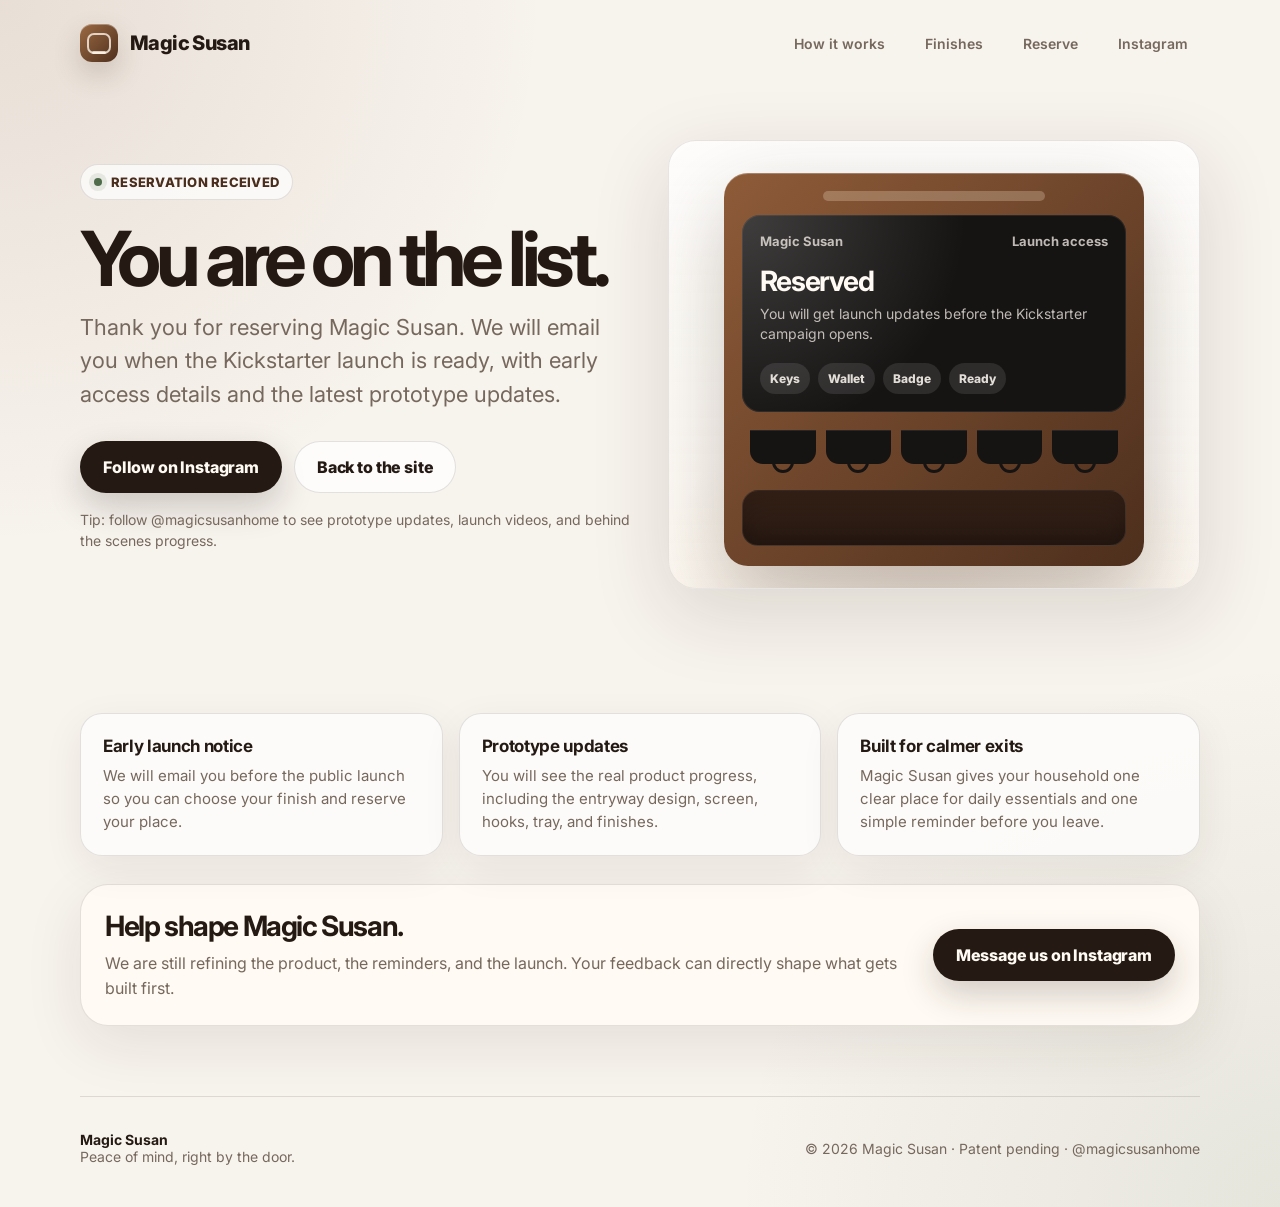
==== commit 91e72450: "Update thank-you.html" ====
--- a/thank-you.html
+++ b/thank-you.html
@@ -1,537 +1,630 @@
-<!DOCTYPE html>
-<html lang="en" data-theme="light">
+<!doctype html>
+<html lang="en">
 <head>
-  <meta charset="UTF-8" />
-  <meta name="viewport" content="width=device-width, initial-scale=1.0" />
-  <title>Thank you — Magic Susan</title>
-  <meta name="description" content="Your Magic Susan reservation is confirmed." />
-  <meta name="robots" content="noindex" />
-
-  <link rel="preconnect" href="https://fonts.googleapis.com" />
-  <link rel="preconnect" href="https://fonts.gstatic.com" crossorigin />
-  <link href="https://fonts.googleapis.com/css2?family=Instrument+Serif:ital@0;1&family=Work+Sans:wght@300..600&display=swap" rel="stylesheet" />
-
-  <link rel="stylesheet" href="style.css" />
+  <meta charset="utf-8" />
+  <meta name="viewport" content="width=device-width, initial-scale=1" />
+
+  <title>Thank you | Magic Susan</title>
+  <meta name="description" content="Thank you for reserving Magic Susan, the smart entryway organizer that reminds you before you leave." />
+
+  <link rel="preconnect" href="https://fonts.googleapis.com">
+  <link rel="preconnect" href="https://fonts.gstatic.com" crossorigin>
+  <link href="https://fonts.googleapis.com/css2?family=Inter:wght@400;500;600;700;800&display=swap" rel="stylesheet">
+
+  <style>
+    :root {
+      --bg: #f7f3ed;
+      --card: #fffaf3;
+      --ink: #241a13;
+      --muted: #76685d;
+      --soft: #e8ded1;
+      --line: rgba(36, 26, 19, 0.12);
+      --walnut: #7b4a2d;
+      --walnut-dark: #4a2d1c;
+      --green: #4e6b4a;
+      --shadow: 0 24px 80px rgba(57, 37, 22, 0.14);
+      --radius: 28px;
+    }
+
+    * {
+      box-sizing: border-box;
+    }
+
+    html {
+      scroll-behavior: smooth;
+    }
+
+    body {
+      margin: 0;
+      font-family: Inter, system-ui, -apple-system, BlinkMacSystemFont, "Segoe UI", sans-serif;
+      color: var(--ink);
+      background:
+        radial-gradient(circle at top left, rgba(123, 74, 45, 0.12), transparent 34rem),
+        radial-gradient(circle at bottom right, rgba(78, 107, 74, 0.10), transparent 34rem),
+        var(--bg);
+      min-height: 100vh;
+    }
+
+    a {
+      color: inherit;
+      text-decoration: none;
+    }
+
+    .page {
+      width: min(1120px, calc(100% - 36px));
+      margin: 0 auto;
+    }
+
+    header {
+      padding: 24px 0;
+      display: flex;
+      justify-content: space-between;
+      align-items: center;
+      gap: 18px;
+    }
+
+    .brand {
+      display: inline-flex;
+      align-items: center;
+      gap: 12px;
+      font-weight: 800;
+      letter-spacing: -0.03em;
+      font-size: 20px;
+    }
+
+    .logo-mark {
+      width: 38px;
+      height: 38px;
+      border-radius: 12px;
+      background:
+        linear-gradient(135deg, #9b6a43, #4f2f1d);
+      box-shadow: inset 0 1px 0 rgba(255,255,255,0.32), 0 12px 28px rgba(74,45,28,0.20);
+      position: relative;
+      overflow: hidden;
+    }
+
+    .logo-mark:before {
+      content: "";
+      position: absolute;
+      inset: 9px 7px 8px;
+      border: 2px solid rgba(255, 248, 238, 0.78);
+      border-radius: 7px;
+    }
+
+    .logo-mark:after {
+      content: "";
+      position: absolute;
+      width: 14px;
+      height: 3px;
+      background: rgba(255, 248, 238, 0.78);
+      border-radius: 100px;
+      left: 12px;
+      bottom: 8px;
+    }
+
+    nav {
+      display: flex;
+      align-items: center;
+      gap: 16px;
+      color: var(--muted);
+      font-size: 14px;
+      font-weight: 600;
+    }
+
+    nav a {
+      padding: 10px 12px;
+      border-radius: 999px;
+    }
+
+    nav a:hover {
+      background: rgba(255,255,255,0.56);
+      color: var(--ink);
+    }
+
+    .hero {
+      padding: 54px 0 74px;
+      display: grid;
+      grid-template-columns: 1.02fr 0.98fr;
+      gap: 34px;
+      align-items: center;
+    }
+
+    .eyebrow {
+      display: inline-flex;
+      align-items: center;
+      gap: 9px;
+      padding: 9px 13px;
+      border-radius: 999px;
+      background: rgba(255,255,255,0.7);
+      border: 1px solid var(--line);
+      color: var(--walnut-dark);
+      font-size: 13px;
+      font-weight: 800;
+      letter-spacing: 0.02em;
+      text-transform: uppercase;
+    }
+
+    .dot {
+      width: 8px;
+      height: 8px;
+      border-radius: 99px;
+      background: var(--green);
+      box-shadow: 0 0 0 5px rgba(78, 107, 74, 0.12);
+    }
+
+    h1 {
+      margin: 22px 0 16px;
+      font-size: clamp(44px, 6vw, 76px);
+      line-height: 0.96;
+      letter-spacing: -0.075em;
+    }
+
+    .lead {
+      margin: 0;
+      color: var(--muted);
+      font-size: clamp(18px, 2vw, 22px);
+      line-height: 1.52;
+      max-width: 620px;
+    }
+
+    .actions {
+      display: flex;
+      flex-wrap: wrap;
+      gap: 12px;
+      margin-top: 30px;
+      align-items: center;
+    }
+
+    .button {
+      display: inline-flex;
+      align-items: center;
+      justify-content: center;
+      min-height: 52px;
+      padding: 0 22px;
+      border-radius: 999px;
+      border: 1px solid transparent;
+      font-weight: 800;
+      letter-spacing: -0.01em;
+      transition: transform 0.18s ease, box-shadow 0.18s ease, background 0.18s ease;
+    }
+
+    .button:hover {
+      transform: translateY(-1px);
+    }
+
+    .button.primary {
+      background: var(--ink);
+      color: #fffaf3;
+      box-shadow: 0 14px 34px rgba(36, 26, 19, 0.20);
+    }
+
+    .button.secondary {
+      background: rgba(255,255,255,0.74);
+      border-color: var(--line);
+      color: var(--ink);
+    }
+
+    .small-note {
+      margin-top: 16px;
+      color: var(--muted);
+      font-size: 14px;
+      line-height: 1.5;
+    }
+
+    .visual-card {
+      background:
+        linear-gradient(180deg, rgba(255,255,255,0.82), rgba(255,250,243,0.72));
+      border: 1px solid rgba(36,26,19,0.10);
+      border-radius: var(--radius);
+      padding: 22px;
+      box-shadow: var(--shadow);
+      position: relative;
+      overflow: hidden;
+    }
+
+    .visual-card:before {
+      content: "";
+      position: absolute;
+      inset: auto -20% -42% -20%;
+      height: 68%;
+      background: radial-gradient(circle, rgba(123, 74, 45, 0.14), transparent 70%);
+      pointer-events: none;
+    }
+
+    .device {
+      position: relative;
+      margin: 10px auto 0;
+      width: min(420px, 100%);
+      background: linear-gradient(135deg, #8e5b38, #4d2f1d);
+      border-radius: 24px;
+      padding: 18px 18px 20px;
+      box-shadow:
+        inset 0 1px 0 rgba(255,255,255,0.25),
+        0 30px 80px rgba(57, 37, 22, 0.26);
+    }
+
+    .device-top {
+      height: 10px;
+      width: 58%;
+      margin: 0 auto 14px;
+      border-radius: 999px;
+      background: rgba(255, 241, 215, 0.24);
+    }
+
+    .screen {
+      background:
+        radial-gradient(circle at top left, rgba(255,255,255,0.18), transparent 14rem),
+        #161313;
+      border-radius: 18px;
+      color: #fffaf3;
+      padding: 18px;
+      min-height: 176px;
+      box-shadow: inset 0 0 0 1px rgba(255,255,255,0.08);
+    }
+
+    .screen-row {
+      display: flex;
+      justify-content: space-between;
+      align-items: center;
+      gap: 12px;
+      color: rgba(255,250,243,0.72);
+      font-size: 13px;
+      font-weight: 700;
+    }
+
+    .screen h2 {
+      margin: 18px 0 8px;
+      font-size: 28px;
+      letter-spacing: -0.04em;
+      line-height: 1.04;
+    }
+
+    .screen p {
+      margin: 0;
+      color: rgba(255,250,243,0.72);
+      line-height: 1.45;
+      font-size: 14px;
+    }
+
+    .screen-pills {
+      display: flex;
+      flex-wrap: wrap;
+      gap: 8px;
+      margin-top: 18px;
+    }
+
+    .screen-pill {
+      padding: 8px 10px;
+      border-radius: 999px;
+      background: rgba(255,255,255,0.10);
+      color: rgba(255,250,243,0.86);
+      font-size: 12px;
+      font-weight: 800;
+    }
+
+    .hooks {
+      display: grid;
+      grid-template-columns: repeat(5, 1fr);
+      gap: 10px;
+      margin: 18px 8px 0;
+    }
+
+    .hook {
+      height: 34px;
+      border-radius: 0 0 13px 13px;
+      background: #161313;
+      position: relative;
+      box-shadow: inset 0 1px 0 rgba(255,255,255,0.08);
+    }
+
+    .hook:after {
+      content: "";
+      position: absolute;
+      width: 16px;
+      height: 10px;
+      border: 3px solid #161313;
+      border-top: 0;
+      border-radius: 0 0 12px 12px;
+      left: 50%;
+      transform: translateX(-50%);
+      bottom: -9px;
+    }
+
+    .tray {
+      margin-top: 26px;
+      height: 56px;
+      border-radius: 16px;
+      background: linear-gradient(180deg, #3b2519, #231610);
+      border: 1px solid rgba(255,255,255,0.08);
+      box-shadow: inset 0 14px 24px rgba(0,0,0,0.20);
+    }
+
+    .section {
+      padding: 28px 0 70px;
+    }
+
+    .grid {
+      display: grid;
+      grid-template-columns: repeat(3, 1fr);
+      gap: 16px;
+      margin-top: 22px;
+    }
+
+    .card {
+      background: rgba(255,255,255,0.68);
+      border: 1px solid var(--line);
+      border-radius: 22px;
+      padding: 22px;
+      box-shadow: 0 12px 40px rgba(57,37,22,0.07);
+    }
+
+    .card strong {
+      display: block;
+      font-size: 17px;
+      letter-spacing: -0.02em;
+      margin-bottom: 8px;
+    }
+
+    .card p {
+      margin: 0;
+      color: var(--muted);
+      line-height: 1.55;
+      font-size: 15px;
+    }
+
+    .share-box {
+      margin-top: 28px;
+      background: var(--card);
+      border: 1px solid var(--line);
+      border-radius: var(--radius);
+      padding: 24px;
+      display: grid;
+      grid-template-columns: 1fr auto;
+      align-items: center;
+      gap: 18px;
+      box-shadow: 0 18px 60px rgba(57,37,22,0.09);
+    }
+
+    .share-box h2 {
+      margin: 0 0 8px;
+      font-size: 28px;
+      letter-spacing: -0.05em;
+    }
+
+    .share-box p {
+      margin: 0;
+      color: var(--muted);
+      line-height: 1.55;
+    }
+
+    footer {
+      padding: 34px 0 42px;
+      border-top: 1px solid var(--line);
+      color: var(--muted);
+      display: flex;
+      justify-content: space-between;
+      align-items: center;
+      gap: 18px;
+      flex-wrap: wrap;
+      font-size: 14px;
+    }
+
+    footer strong {
+      color: var(--ink);
+    }
+
+    @media (max-width: 860px) {
+      header {
+        align-items: flex-start;
+      }
+
+      nav {
+        display: none;
+      }
+
+      .hero {
+        grid-template-columns: 1fr;
+        padding-top: 30px;
+      }
+
+      .grid {
+        grid-template-columns: 1fr;
+      }
+
+      .share-box {
+        grid-template-columns: 1fr;
+      }
+
+      .actions .button {
+        width: 100%;
+      }
+    }
+  </style>
 </head>
+
 <body>
-
-  <!-- ═══ NAV ═══ -->
-  <header class="nav" id="nav">
-    <div class="nav-inner">
-      <a href="index.html" class="nav-logo" aria-label="Magic Susan home">
-        <svg width="28" height="28" viewBox="0 0 28 28" fill="none" aria-hidden="true">
-          <rect x="4" y="2" width="20" height="24" rx="2" stroke="currentColor" stroke-width="1.5"/>
-          <line x1="9" y1="8" x2="19" y2="8" stroke="currentColor" stroke-width="1.5" stroke-linecap="round"/>
-          <line x1="9" y1="12" x2="19" y2="12" stroke="currentColor" stroke-width="1.5" stroke-linecap="round"/>
-          <circle cx="14" cy="20" r="2.5" stroke="currentColor" stroke-width="1.2"/>
-          <circle cx="14" cy="20" r="0.8" fill="currentColor"/>
-        </svg>
-        <span class="nav-brand">Magic Susan</span>
+  <div class="page">
+    <header>
+      <a class="brand" href="/">
+        <span class="logo-mark" aria-hidden="true"></span>
+        <span>Magic Susan</span>
       </a>
-      <nav class="nav-links" aria-label="Main navigation">
-        <a href="index.html#how-it-works">How it works</a>
-        <a href="index.html#finishes">Finishes</a>
-        <a href="index.html#pricing">Pricing</a>
+
+      <nav aria-label="Main navigation">
+        <a href="/#how">How it works</a>
+        <a href="/#finishes">Finishes</a>
+        <a href="/#reserve">Reserve</a>
+        <a href="https://www.instagram.com/magicsusanhome/" target="_blank" rel="noopener">Instagram</a>
       </nav>
-      <div class="nav-actions">
-        <button class="theme-toggle" data-theme-toggle aria-label="Toggle dark mode">
-          <svg width="18" height="18" viewBox="0 0 24 24" fill="none" stroke="currentColor" stroke-width="2"><path d="M21 12.79A9 9 0 1 1 11.21 3 7 7 0 0 0 21 12.79z"/></svg>
-        </button>
-      </div>
-    </div>
-  </header>
-
-  <!-- ═══ THANK YOU ═══ -->
-  <main class="thank-you">
-    <div class="container-narrow">
-
-      <!-- VIP state -->
-      <section class="thank-card thank-card--vip" id="thanks-vip" hidden>
-        <div class="thank-icon thank-icon--vip" aria-hidden="true">
-          <svg width="40" height="40" viewBox="0 0 24 24" fill="none" stroke="currentColor" stroke-width="1.8" stroke-linecap="round" stroke-linejoin="round">
-            <path d="M22 11.08V12a10 10 0 1 1-5.93-9.14"/>
-            <polyline points="22 4 12 14.01 9 11.01"/>
-          </svg>
+    </header>
+
+    <main>
+      <section class="hero">
+        <div>
+          <div class="eyebrow">
+            <span class="dot" aria-hidden="true"></span>
+            <span id="statusLabel">Reservation received</span>
+          </div>
+
+          <h1 id="headline">You are on the list.</h1>
+
+          <p class="lead" id="mainCopy">
+            Thank you for reserving Magic Susan. We will email you when the Kickstarter launch is ready, with early access details and the latest prototype updates.
+          </p>
+
+          <div class="actions">
+            <a class="button primary" href="https://www.instagram.com/magicsusanhome/" target="_blank" rel="noopener">
+              Follow on Instagram
+            </a>
+            <a class="button secondary" href="/">
+              Back to the site
+            </a>
+          </div>
+
+          <p class="small-note" id="receiptNote">
+            Tip: follow @magicsusanhome to see prototype updates, launch videos, and behind the scenes progress.
+          </p>
         </div>
-        <p class="section-label">You're VIP</p>
-        <h1 class="thank-heading">Welcome to the front of the line.</h1>
-        <p class="thank-lede">Your $1 is in. When Magic Susan goes live on Kickstarter, you're locked in at <strong>$199</strong> — 47% off retail — with your preferred finish reserved. We'll email you before anyone else.</p>
-
-        <ul class="thank-list" role="list">
-          <li>
-            <svg width="18" height="18" viewBox="0 0 24 24" fill="none" stroke="currentColor" stroke-width="1.8" stroke-linecap="round" stroke-linejoin="round" aria-hidden="true"><polyline points="20 6 9 17 4 12"/></svg>
-            <span><strong>47% off at launch.</strong> $199 instead of $379 — the only way to get the prelaunch price.</span>
-          </li>
-          <li>
-            <svg width="18" height="18" viewBox="0 0 24 24" fill="none" stroke="currentColor" stroke-width="1.8" stroke-linecap="round" stroke-linejoin="round" aria-hidden="true"><polyline points="20 6 9 17 4 12"/></svg>
-            <span><strong>Line-jump on launch day.</strong> Early access before the public waitlist.</span>
-          </li>
-          <li>
-            <svg width="18" height="18" viewBox="0 0 24 24" fill="none" stroke="currentColor" stroke-width="1.8" stroke-linecap="round" stroke-linejoin="round" aria-hidden="true"><polyline points="20 6 9 17 4 12"/></svg>
-            <span><strong>Your finish is held.</strong> Walnut or Hard Maple — reserved for you.</span>
-          </li>
-          <li>
-            <svg width="18" height="18" viewBox="0 0 24 24" fill="none" stroke="currentColor" stroke-width="1.8" stroke-linecap="round" stroke-linejoin="round" aria-hidden="true"><polyline points="20 6 9 17 4 12"/></svg>
-            <span><strong>$1 is fully refundable.</strong> Change your mind anytime — just reply to any email.</span>
-          </li>
-        </ul>
-
-        <p class="thank-receipt">A receipt is on its way to your inbox. Check the spam folder if it's not there in a few minutes.</p>
-
-        <div class="thank-actions">
-          <a href="index.html" class="btn-primary">Back to the site</a>
-          <a href="#share" class="btn-ghost" id="share-link">Share Magic Susan</a>
+
+        <div class="visual-card" aria-label="Magic Susan confirmation preview">
+          <div class="device">
+            <div class="device-top"></div>
+
+            <div class="screen">
+              <div class="screen-row">
+                <span>Magic Susan</span>
+                <span>Launch access</span>
+              </div>
+
+              <h2 id="screenTitle">Reserved</h2>
+              <p id="screenCopy">
+                You will get launch updates before the Kickstarter campaign opens.
+              </p>
+
+              <div class="screen-pills">
+                <span class="screen-pill">Keys</span>
+                <span class="screen-pill">Wallet</span>
+                <span class="screen-pill">Badge</span>
+                <span class="screen-pill">Ready</span>
+              </div>
+            </div>
+
+            <div class="hooks" aria-hidden="true">
+              <span class="hook"></span>
+              <span class="hook"></span>
+              <span class="hook"></span>
+              <span class="hook"></span>
+              <span class="hook"></span>
+            </div>
+
+            <div class="tray" aria-hidden="true"></div>
+          </div>
         </div>
       </section>
 
-      <!-- Non-VIP waitlist state -->
-      <section class="thank-card" id="thanks-waitlist" hidden>
-        <div class="thank-icon" aria-hidden="true">
-          <svg width="40" height="40" viewBox="0 0 24 24" fill="none" stroke="currentColor" stroke-width="1.8" stroke-linecap="round" stroke-linejoin="round">
-            <path d="M22 11.08V12a10 10 0 1 1-5.93-9.14"/>
-            <polyline points="22 4 12 14.01 9 11.01"/>
-          </svg>
+      <section class="section">
+        <div class="grid" id="benefitGrid">
+          <article class="card">
+            <strong>Early launch notice</strong>
+            <p>We will email you before the public launch so you can choose your finish and reserve your place.</p>
+          </article>
+
+          <article class="card">
+            <strong>Prototype updates</strong>
+            <p>You will see the real product progress, including the entryway design, screen, hooks, tray, and finishes.</p>
+          </article>
+
+          <article class="card">
+            <strong>Built for calmer exits</strong>
+            <p>Magic Susan gives your household one clear place for daily essentials and one simple reminder before you leave.</p>
+          </article>
         </div>
-        <p class="section-label">You're on the list</p>
-        <h1 class="thank-heading">Calmer mornings, on the way.</h1>
-        <p class="thank-lede">We'll email you the moment Magic Susan goes live on Kickstarter. One quiet email — no noise, no spam.</p>
-
-        <div class="thank-upsell">
-          <div class="thank-upsell-copy">
-            <p class="section-label">One more thing</p>
-            <h2>Go VIP for $1 — lock in 47% off.</h2>
-            <p>VIP is the only way to get $199 at launch (47% off $379), plus line-jump and your preferred finish reserved. $1 is fully refundable — anytime, no questions asked.</p>
+
+        <div class="share-box">
+          <div>
+            <h2>Help shape Magic Susan.</h2>
+            <p>
+              We are still refining the product, the reminders, and the launch. Your feedback can directly shape what gets built first.
+            </p>
           </div>
-          <a href="#" class="btn-primary" id="upgrade-vip" target="_blank" rel="noopener">Upgrade to VIP</a>
-        </div>
-
-        <div class="thank-actions thank-actions--secondary">
-          <a href="index.html" class="btn-ghost">Back to the site</a>
+
+          <a class="button primary" href="https://www.instagram.com/magicsusanhome/" target="_blank" rel="noopener">
+            Message us on Instagram
+          </a>
         </div>
       </section>
-
-    </div>
-  </main>
-
-  <!-- ═══ FOOTER ═══ -->
-  <footer class="footer">
-    <div class="container footer-inner">
-      <div class="footer-brand">
-        <svg width="22" height="22" viewBox="0 0 28 28" fill="none" aria-hidden="true">
-          <rect x="4" y="2" width="20" height="24" rx="2" stroke="currentColor" stroke-width="1.5"/>
-          <line x1="9" y1="8" x2="19" y2="8" stroke="currentColor" stroke-width="1.5" stroke-linecap="round"/>
-          <line x1="9" y1="12" x2="19" y2="12" stroke="currentColor" stroke-width="1.5" stroke-linecap="round"/>
-          <circle cx="14" cy="20" r="2.5" stroke="currentColor" stroke-width="1.2"/>
-          <circle cx="14" cy="20" r="0.8" fill="currentColor"/>
-        </svg>
-        <span>Magic Susan</span>
+    </main>
+
+    <footer>
+      <div>
+        <strong>Magic Susan</strong><br>
+        Peace of mind, right by the door.
       </div>
-      <p class="footer-tagline">Peace of mind, right by the door.</p>
-      <p class="footer-copy">&copy; 2026 Magic Susan. All rights reserved.</p>
-    </div>
-  </footer>
+
+      <div>
+        © 2026 Magic Susan · Patent pending ·
+        <a href="https://www.instagram.com/magicsusanhome/" target="_blank" rel="noopener">@magicsusanhome</a>
+      </div>
+    </footer>
+  </div>
 
   <script>
-    // ── Theme toggle (lightweight, self-contained) ──
-    (function () {
-      const toggle = document.querySelector('[data-theme-toggle]');
-      const root = document.documentElement;
-      let current = window.matchMedia('(prefers-color-scheme: dark)').matches ? 'dark' : 'light';
-      root.setAttribute('data-theme', current);
-      if (toggle) {
-        toggle.addEventListener('click', () => {
-          current = current === 'dark' ? 'light' : 'dark';
-          root.setAttribute('data-theme', current);
-        });
-      }
-    })();
-
-    // ── Decide VIP vs waitlist ──
-    // Stripe redirects back with ?session_id=... by default, or we can pass ?vip=1
-    // Our own form passes ?state=waitlist for non-VIP confirmations.
-    (function () {
-      const params = new URLSearchParams(window.location.search);
-      const isWaitlist = params.get('state') === 'waitlist';
-      const looksLikeStripe = params.has('session_id') || params.get('vip') === '1';
-
-      const vipEl = document.getElementById('thanks-vip');
-      const waitEl = document.getElementById('thanks-waitlist');
-
-      if (isWaitlist) {
-        waitEl.hidden = false;
-      } else if (looksLikeStripe) {
-        vipEl.hidden = false;
-      } else {
-        // Default to VIP (most traffic here will be post-Stripe)
-        vipEl.hidden = false;
-      }
-
-      // ── Build Upgrade-to-VIP Stripe link with prefilled email ──
-      const STRIPE_VIP_CHECKOUT_URL = 'https://buy.stripe.com/test_cNi9AVfvW5UC4qC7h963K00';
-      const upgradeBtn = document.getElementById('upgrade-vip');
-      if (upgradeBtn) {
-        const email = (params.get('email') || '').trim();
-        const firstName = (params.get('first_name') || '').trim();
-        const finish = (params.get('finish') || '').trim();
-        const sp = new URLSearchParams();
-        if (email) sp.set('prefilled_email', email);
-        const ref = [firstName, finish].filter(Boolean).join('|') || 'vip-upgrade';
-        sp.set('client_reference_id', ref.replace(/[^a-zA-Z0-9|_-]/g, '-').slice(0, 200));
-        const sep = STRIPE_VIP_CHECKOUT_URL.includes('?') ? '&' : '?';
-        upgradeBtn.href = STRIPE_VIP_CHECKOUT_URL + sep + sp.toString();
-      }
-    })();
-
-    // ── Share button (uses Web Share API, falls back to copy) ──
-    (function () {
-      const link = document.getElementById('share-link');
-      if (!link) return;
-      link.addEventListener('click', async (e) => {
-        e.preventDefault();
-        const url = 'https://www.perplexity.ai/computer/a/magic-susan-AyTUfIXgRfSB1qSo15xYKA';
-        const shareData = {
-          title: 'Magic Susan',
-          text: 'Peace of mind, right by the door. I just reserved mine.',
-          url
-        };
-        try {
-          if (navigator.share) {
-            await navigator.share(shareData);
-          } else {
-            await navigator.clipboard.writeText(url);
-            link.textContent = 'Link copied';
-            setTimeout(() => (link.textContent = 'Share Magic Susan'), 2000);
-          }
-        } catch (_) { /* user cancelled */ }
-      });
-    })();
+    const params = new URLSearchParams(window.location.search);
+
+    const vip =
+      params.get("vip") === "1" ||
+      params.get("vip") === "true" ||
+      params.get("status") === "vip";
+
+    const firstName = params.get("name") || params.get("first_name") || "";
+    const email = params.get("email") || "";
+    const finish = params.get("finish") || "";
+
+    const statusLabel = document.getElementById("statusLabel");
+    const headline = document.getElementById("headline");
+    const mainCopy = document.getElementById("mainCopy");
+    const receiptNote = document.getElementById("receiptNote");
+    const screenTitle = document.getElementById("screenTitle");
+    const screenCopy = document.getElementById("screenCopy");
+    const benefitGrid = document.getElementById("benefitGrid");
+
+    const hello = firstName ? `${firstName}, ` : "";
+
+    if (vip) {
+      statusLabel.textContent = "VIP confirmed";
+      headline.textContent = `${hello}you are VIP.`;
+
+      mainCopy.textContent =
+        "Your $1 VIP spot is confirmed. You are locked in for the 47% early bird price, $199 instead of $379, with first access when Magic Susan launches on Kickstarter.";
+
+      receiptNote.textContent =
+        email
+          ? `A receipt should be sent to ${email}. Follow @magicsusanhome for prototype updates and launch previews.`
+          : "A receipt should be on its way. Follow @magicsusanhome for prototype updates and launch previews.";
+
+      screenTitle.textContent = "VIP locked";
+      screenCopy.textContent =
+        finish
+          ? `${finish} finish noted. Early access and launch price are reserved.`
+          : "Early access and launch price are reserved.";
+
+      benefitGrid.innerHTML = `
+        <article class="card">
+          <strong>47% early bird price</strong>
+          <p>Your VIP spot locks the $199 launch price instead of the planned $379 retail price.</p>
+        </article>
+
+        <article class="card">
+          <strong>First access</strong>
+          <p>We will email you before the public waitlist when the Kickstarter campaign is ready.</p>
+        </article>
+
+        <article class="card">
+          <strong>Finish priority</strong>
+          <p>Your preferred finish will be noted for launch, including Walnut or Hard Maple.</p>
+        </article>
+      `;
+    }
   </script>
-<script data-pplx-inline-edit>
-(function () {
-  if (window === window.top) return;
-
-  const allowedParentOrigins = ["https://www.perplexity.ai","https://perplexity.ai","https://testing.perplexity.ai","https://staging.perplexity.ai","https://*.preview.i.perplexity.ai","http://localhost:3000","http://127.0.0.1:3000","http://localhost:5173","http://127.0.0.1:5173"];
-  const MAX_FONT_BYTES = 500 * 1024;
-  const MAX_TOTAL_FONT_BYTES = 2 * 1024 * 1024;
-  let scrollForwarding = false;
-  let scrollRaf = 0;
-  let trustedTopOrigin = null;
-
-  // Allow entries like "https://*.preview.i.perplexity.ai" — the wildcard
-  // matches a single DNS label (no dots), so "https://*.foo" cannot stretch
-  // across multiple labels.
-  function matchesAllowedOrigin(origin) {
-    if (!origin) return false;
-    for (const entry of allowedParentOrigins) {
-      if (!entry.includes("*")) {
-        if (entry === origin) return true;
-        continue;
-      }
-      const pattern = new RegExp(
-        "^" +
-          entry.replace(/[.+?^${}()|[\]\\]/g, "\\$&").replace(/\*/g, "[^.]+") +
-          "$",
-      );
-      if (pattern.test(origin)) return true;
-    }
-    return false;
-  }
-
-  // Trust decision: when the sender is same-origin-visible (event.origin is a
-  // real origin like https://www.perplexity.ai) we trust event.origin directly.
-  // When event.origin is "null" (opaque broker srcdoc), we fall back to the
-  // broker's stamped `parentOrigin` to identify the top window. The fallback
-  // is claim-only — we rely on the browser's native `targetOrigin` enforcement
-  // on the response path (see postToTrustedTop) to ensure replies can't be
-  // delivered to anyone but the actual top window of that claimed origin.
-  function getTrustedParentOrigin(event) {
-    const forwardedParentOrigin =
-      typeof event.data.parentOrigin === "string" ? event.data.parentOrigin : null;
-    const parentOrigin = event.origin === "null" ? forwardedParentOrigin : event.origin;
-    return matchesAllowedOrigin(parentOrigin) ? parentOrigin : null;
-  }
-
-  // All responses go to window.top with targetOrigin = the allowlisted origin.
-  // An attacker that iframes us inside their own null-origin broker can claim
-  // any parentOrigin they like, but the browser will drop the reply whenever
-  // the real top's origin doesn't match — so the screenshot never leaves.
-  function postToTrustedTop(message) {
-    if (!trustedTopOrigin) return;
-    try {
-      window.top.postMessage(message, trustedTopOrigin);
-    } catch (_error) {}
-  }
-
-  function inlineAll(original, clone) {
-    if (original.nodeType !== 1 || clone.nodeType !== 1) return;
-
-    try {
-      const computedStyle = getComputedStyle(original);
-      // cssText on a computed style is the serialized declaration in modern
-      // Chromium/Safari — a single read beats enumerating ~400 longhand
-      // properties. Firefox returns "" here, so we fall back on empty.
-      const serialized = computedStyle.cssText;
-      if (serialized) {
-        clone.style.cssText = serialized;
-      } else {
-        const parts = new Array(computedStyle.length);
-        for (let index = 0; index < computedStyle.length; index += 1) {
-          const property = computedStyle[index];
-          parts[index] = `${property}:${computedStyle.getPropertyValue(property)};`;
-        }
-        clone.style.cssText = parts.join("");
-      }
-    } catch (_error) {}
-
-    const originalChildren = original.children;
-    const clonedChildren = clone.children;
-    for (
-      let index = 0;
-      index < originalChildren.length && index < clonedChildren.length;
-      index += 1
-    ) {
-      inlineAll(originalChildren[index], clonedChildren[index]);
-    }
-  }
-
-  function extractFontUrl(srcValue) {
-    const matches = [
-      ...srcValue.matchAll(
-        /url\(["']?([^"')]+)["']?\)(?:\s*format\(["']?([^"')]+)["']?\))?/gi,
-      ),
-    ];
-    if (matches.length === 0) return null;
-    const woff2 = matches.find((m) => m[2] && m[2].toLowerCase().includes("woff2"));
-    if (woff2) return woff2[1];
-    const woff = matches.find((m) => m[2] && m[2].toLowerCase().includes("woff"));
-    if (woff) return woff[1];
-    return matches[0][1];
-  }
-
-  // Cache resolved font URL -> data URI across captures. Fonts on a page
-  // essentially never change, and a batch run emits multiple captures back to
-  // back — without this we'd refetch + re-base64 every time.
-  const fontDataUriCache = new Map();
-  const SRC_DECLARATION_RE = /src\s*:\s*[^;}]+/i;
-
-  async function fetchAsDataUri(url) {
-    if (fontDataUriCache.has(url)) return fontDataUriCache.get(url);
-    let dataUri = null;
-    try {
-      const response = await fetch(url, { mode: "cors", credentials: "omit" });
-      if (response.ok) {
-        const blob = await response.blob();
-        if (blob.size <= MAX_FONT_BYTES) {
-          dataUri = await new Promise((resolve) => {
-            const reader = new FileReader();
-            reader.onloadend = () =>
-              resolve(typeof reader.result === "string" ? reader.result : null);
-            reader.onerror = () => resolve(null);
-            reader.readAsDataURL(blob);
-          });
-        }
-      }
-    } catch (_error) {
-      dataUri = null;
-    }
-    fontDataUriCache.set(url, dataUri);
-    return dataUri;
-  }
-
-  function collectFontFaceRuleTexts() {
-    const rules = [];
-    for (const sheet of document.styleSheets) {
-      let cssRules;
-      try {
-        cssRules = sheet.cssRules;
-      } catch (_error) {
-        continue;
-      }
-      if (!cssRules) continue;
-      for (const rule of cssRules) {
-        const cssText = rule.cssText || "";
-        if (cssText.startsWith("@font-face")) rules.push(cssText);
-      }
-    }
-    return rules;
-  }
-
-  async function buildInlinedFontCss() {
-    const ruleTexts = collectFontFaceRuleTexts();
-    if (ruleTexts.length === 0) return null;
-
-    const resolved = ruleTexts.map((cssText) => {
-      if (!SRC_DECLARATION_RE.test(cssText)) return null;
-      const srcMatch = cssText.match(/src\s*:\s*([^;}]+)[;}]/i);
-      if (!srcMatch) return null;
-      const url = extractFontUrl(srcMatch[1]);
-      if (!url) return null;
-      try {
-        return { cssText, url: new URL(url, document.baseURI).href };
-      } catch (_error) {
-        return null;
-      }
-    });
-
-    const dataUris = await Promise.all(
-      resolved.map((entry) => (entry ? fetchAsDataUri(entry.url) : Promise.resolve(null))),
-    );
-
-    const inlined = [];
-    let totalBytes = 0;
-    for (let index = 0; index < resolved.length; index += 1) {
-      const entry = resolved[index];
-      const dataUri = dataUris[index];
-      if (!entry || !dataUri) continue;
-      const approxBytes = dataUri.length * 0.75;
-      if (totalBytes + approxBytes > MAX_TOTAL_FONT_BYTES) break;
-      totalBytes += approxBytes;
-      inlined.push(entry.cssText.replace(SRC_DECLARATION_RE, `src: url("${dataUri}")`));
-    }
-    return inlined.length > 0 ? inlined.join("\n") : null;
-  }
-
-  function stripExternal(clone) {
-    const images = clone.querySelectorAll("img");
-    for (let index = 0; index < images.length; index += 1) {
-      const src = images[index].getAttribute("src");
-      if (src && !src.startsWith("data:")) images[index].removeAttribute("src");
-    }
-
-    const elements = clone.querySelectorAll("*");
-    for (let index = 0; index < elements.length; index += 1) {
-      const style = elements[index].style.cssText;
-      if (style && style.includes("url(")) {
-        elements[index].style.cssText = style.replace(
-          /url\(["']?(?!data:)[^)"']*["']?\)/gi,
-          "none",
-        );
-      }
-    }
-  }
-
-  function emitScroll() {
-    scrollRaf = 0;
-    if (!scrollForwarding) return;
-    postToTrustedTop({
-      type: "INLINE_EDIT_SCROLL",
-      scrollX: window.scrollX,
-      scrollY: window.scrollY,
-    });
-  }
-
-  window.addEventListener(
-    "scroll",
-    function () {
-      if (!scrollForwarding || scrollRaf) return;
-      scrollRaf = requestAnimationFrame(emitScroll);
-    },
-    { passive: true, capture: true },
-  );
-
-  async function handleCaptureRequest(event) {
-    const requestId = event.data.requestId;
-    const scrollX = window.scrollX;
-    const scrollY = window.scrollY;
-    const width = window.innerWidth;
-    const height = window.innerHeight;
-
-    function postResult(dataUrl) {
-      postToTrustedTop({
-        type: "INLINE_EDIT_SCREENSHOT_RESULT",
-        requestId,
-        dataUrl,
-        scrollX,
-        scrollY,
-      });
-    }
-
-    try {
-      // Wait for any pending web fonts to resolve so both inline metrics and
-      // the @font-face inlining below see the same loaded faces.
-      if (document.fonts && document.fonts.ready) {
-        try {
-          await document.fonts.ready;
-        } catch (_error) {}
-      }
-
-      const clone = document.documentElement.cloneNode(true);
-      inlineAll(document.documentElement, clone);
-
-      const removedNodes = clone.querySelectorAll("script,link[rel=\"stylesheet\"],style");
-      for (let index = 0; index < removedNodes.length; index += 1) {
-        removedNodes[index].remove();
-      }
-
-      stripExternal(clone);
-
-      // Re-embed web fonts as data-URI @font-face rules so the SVG rasterizer
-      // can resolve them — external font URLs aren't fetched during
-      // foreignObject rendering, which would otherwise force a fallback face
-      // and change text metrics.
-      const inlinedFontCss = await buildInlinedFontCss();
-      if (inlinedFontCss) {
-        const styleEl = document.createElement("style");
-        styleEl.textContent = inlinedFontCss;
-        const head = clone.querySelector("head");
-        if (head) head.appendChild(styleEl);
-        else clone.insertBefore(styleEl, clone.firstChild);
-      }
-
-      const html = new XMLSerializer().serializeToString(clone);
-      const svg =
-        `<svg xmlns="http://www.w3.org/2000/svg" width="${width}" height="${height}">` +
-        '<foreignObject width="100%" height="100%">' +
-        `<div xmlns="http://www.w3.org/1999/xhtml" style="width:${width}px;height:${height}px;overflow:hidden">` +
-        `<div style="transform:translate(-${scrollX}px,-${scrollY}px);transform-origin:top left">` +
-        html +
-        "</div></div></foreignObject></svg>";
-      const svgUrl = `data:image/svg+xml;charset=utf-8,${encodeURIComponent(svg)}`;
-      const image = new Image();
-      image.onload = function () {
-        const canvas = document.createElement("canvas");
-        canvas.width = width;
-        canvas.height = height;
-        canvas.getContext("2d").drawImage(image, 0, 0);
-        postResult(canvas.toDataURL("image/png"));
-      };
-      image.onerror = function () {
-        postResult(null);
-      };
-      image.src = svgUrl;
-    } catch (_error) {
-      postResult(null);
-    }
-  }
-
-  window.addEventListener("message", function (event) {
-    if (!event.data) return;
-    // Only accept messages from the direct parent frame. Blocks sibling /
-    // unrelated-window postMessage senders that could otherwise reach us.
-    if (event.source !== window.parent) return;
-
-    const trustedParentOrigin = getTrustedParentOrigin(event);
-    if (!trustedParentOrigin) return;
-    trustedTopOrigin = trustedParentOrigin;
-
-    if (event.data.type === "INLINE_EDIT_SCROLL_START") {
-      scrollForwarding = true;
-      emitScroll();
-      return;
-    }
-
-    if (event.data.type === "INLINE_EDIT_SCROLL_STOP") {
-      scrollForwarding = false;
-      if (scrollRaf) cancelAnimationFrame(scrollRaf);
-      scrollRaf = 0;
-      return;
-    }
-
-    if (event.data.type !== "INLINE_EDIT_CAPTURE_REQUEST") return;
-
-    handleCaptureRequest(event);
-  });
-})();
-
-</script></body>
+</body>
 </html>
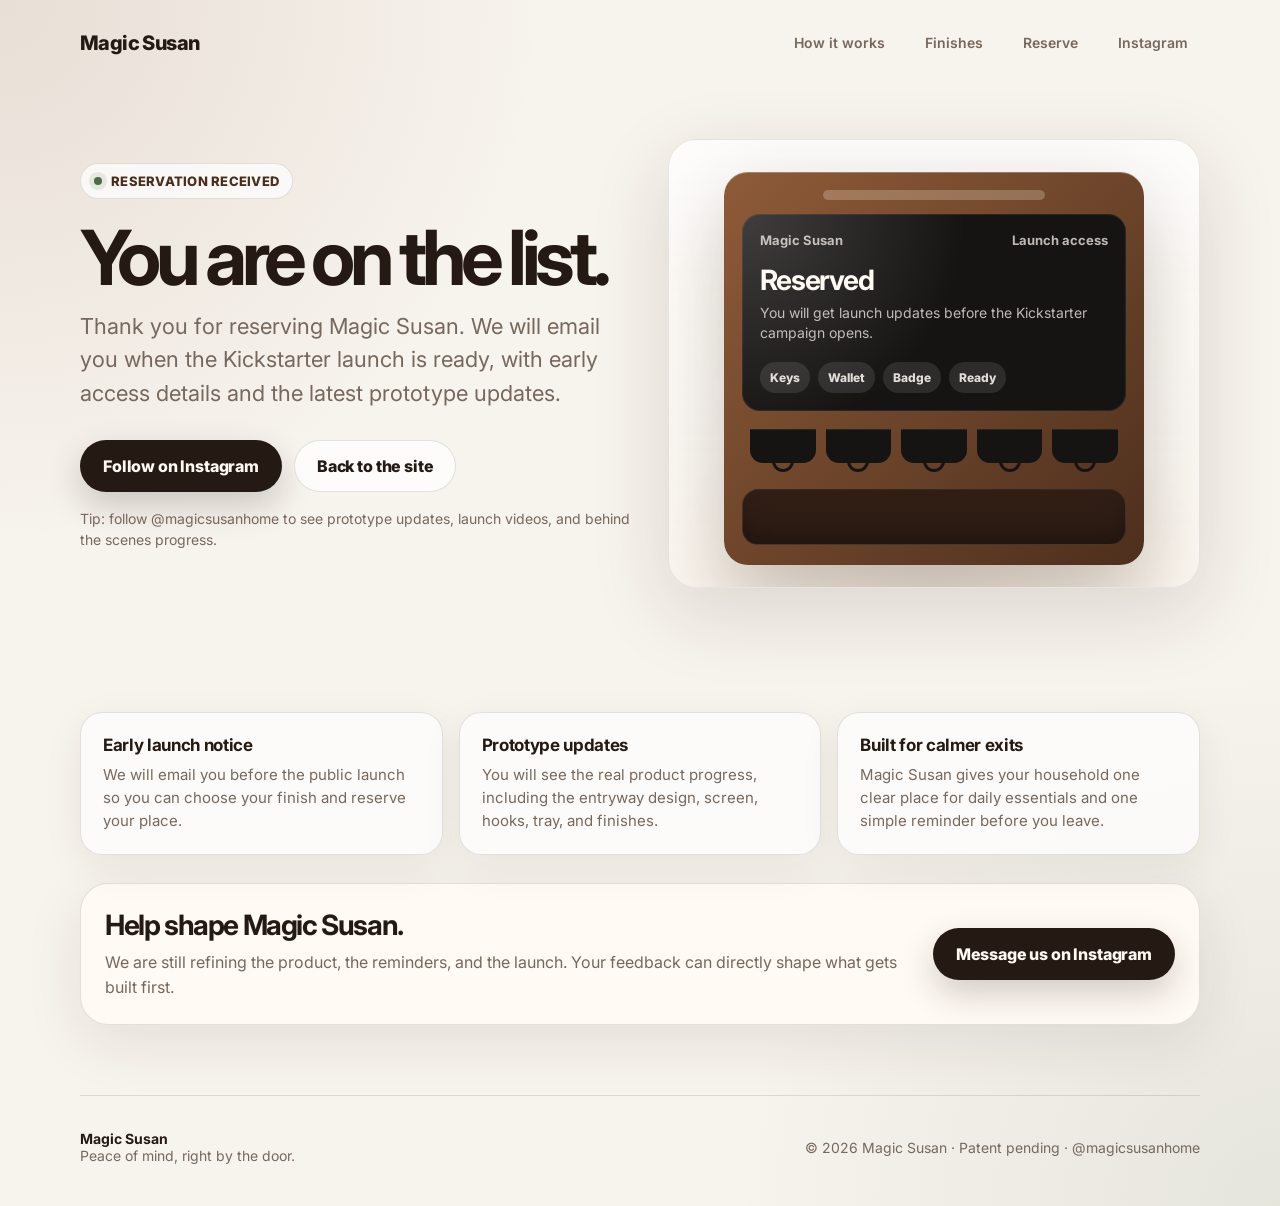
==== commit d6a0c0bc: "Update thank-you.html" ====
--- a/thank-you.html
+++ b/thank-you.html
@@ -446,7 +446,7 @@
   <div class="page">
     <header>
       <a class="brand" href="/">
-        <span class="logo-mark" aria-hidden="true"></span>
+
         <span>Magic Susan</span>
       </a>
 
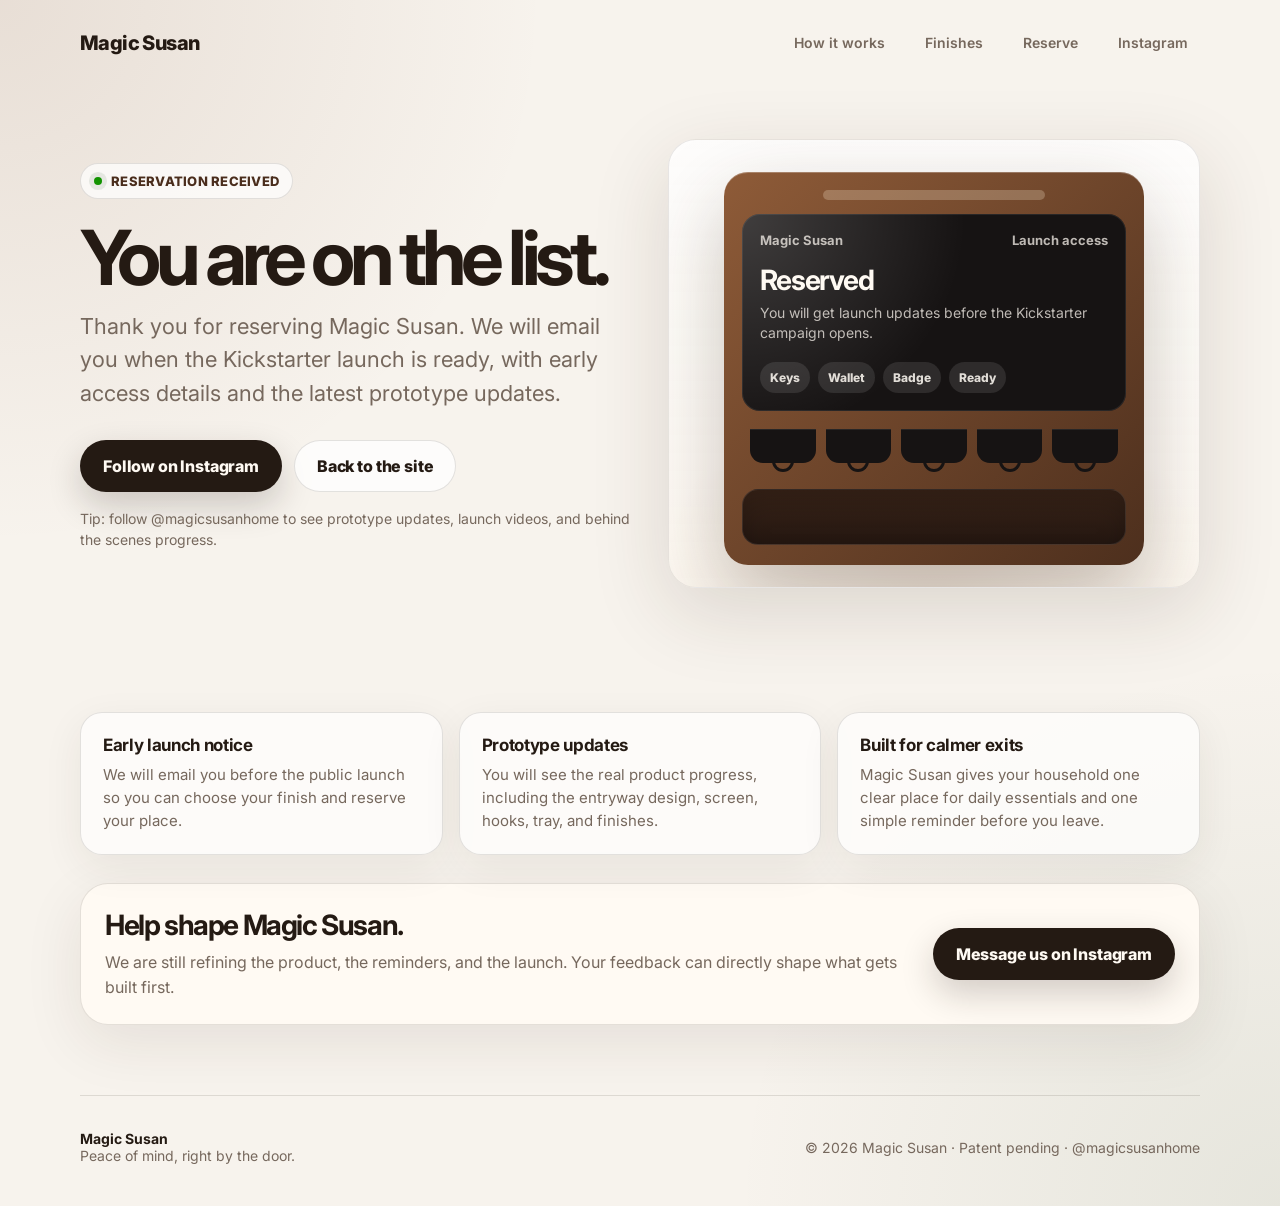
==== commit e8098c7c: "Update thank-you.html" ====
--- a/thank-you.html
+++ b/thank-you.html
@@ -21,7 +21,7 @@
       --line: rgba(36, 26, 19, 0.12);
       --walnut: #7b4a2d;
       --walnut-dark: #4a2d1c;
-      --green: #4e6b4a;
+      --green: #129300;
       --shadow: 0 24px 80px rgba(57, 37, 22, 0.14);
       --radius: 28px;
     }
